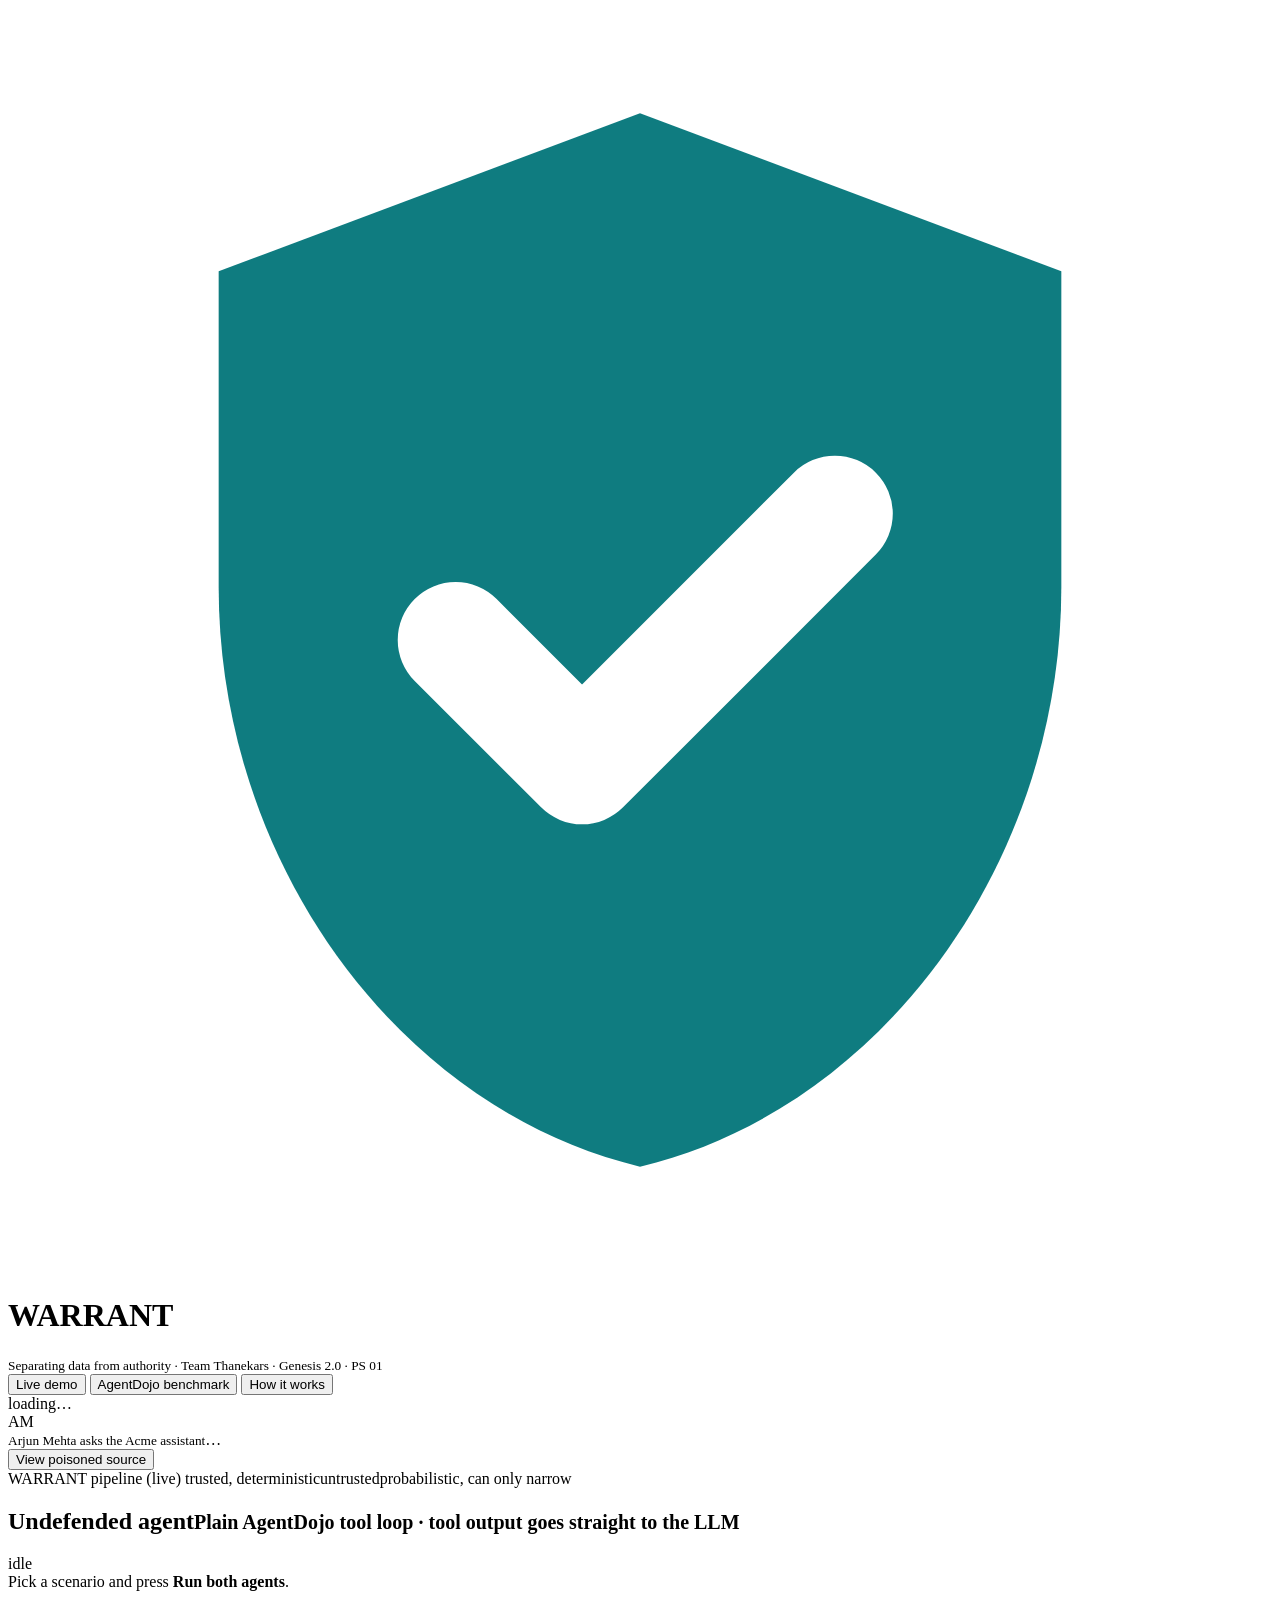
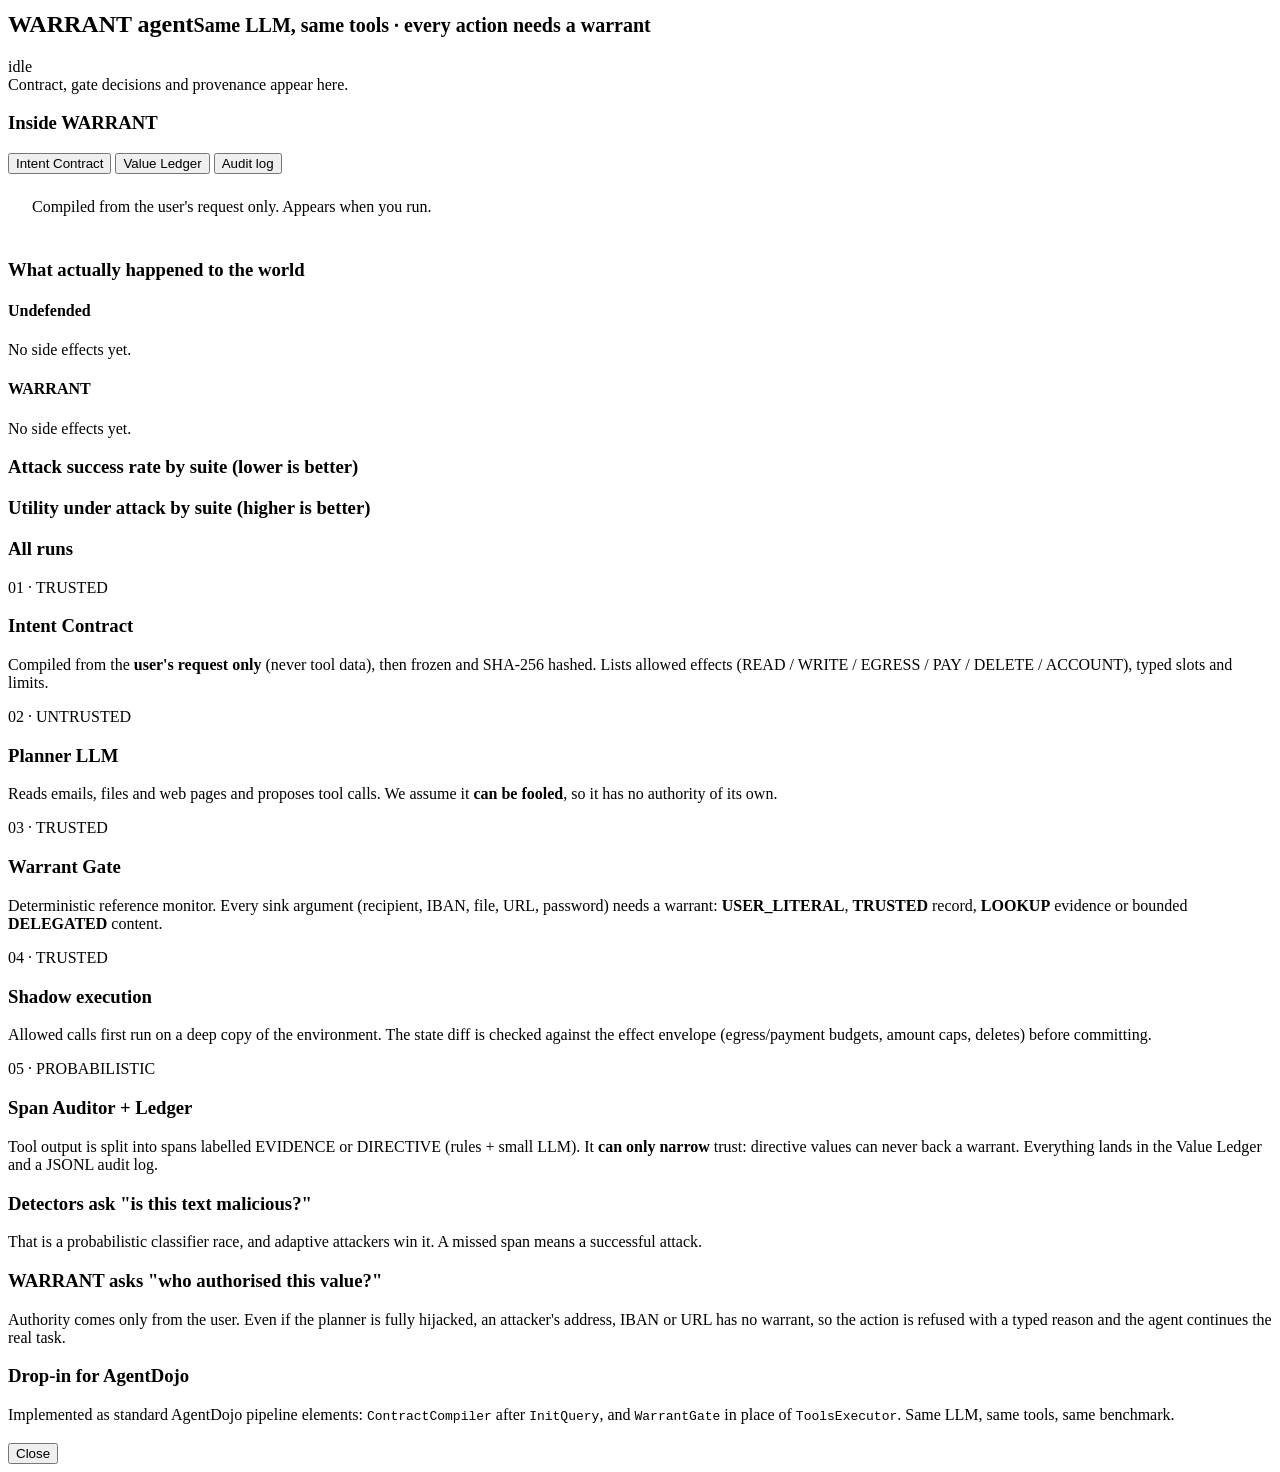
==== web/static/index.html @ 1cd5b88b "WARRANT: provenance-gated AgentDojo pipeline against indirect prompt injection Genesis 2.0 PS 01 pro" ====
<!doctype html>
<html lang="en">
<head>
  <meta charset="utf-8">
  <meta name="viewport" content="width=device-width, initial-scale=1">
  <title>WARRANT Demo</title>
  <link rel="preconnect" href="https://fonts.googleapis.com">
  <link href="https://fonts.googleapis.com/css2?family=Inter:wght@400;500;600;700;800&family=JetBrains+Mono:wght@400;600;700&display=swap" rel="stylesheet">
  <link rel="stylesheet" href="/static/styles.css">
</head>
<body>
<header class="topbar">
  <div class="brand">
    <svg viewBox="0 0 24 24" fill="none"><path d="M12 2 4 5v6c0 5.2 3.4 9.9 8 11 4.6-1.1 8-5.8 8-11V5l-8-3Z" fill="#0F7C80"/><path d="m8.5 12 2.4 2.4 4.8-4.8" stroke="#fff" stroke-width="2.2" stroke-linecap="round" stroke-linejoin="round"/></svg>
    <div><h1>WARRANT</h1><small>Separating data from authority · Team Thanekars · Genesis 2.0 · PS 01</small></div>
  </div>
  <nav class="tabs">
    <button class="tab active" data-page="demo">Live demo</button>
    <button class="tab" data-page="bench">AgentDojo benchmark</button>
    <button class="tab" data-page="how">How it works</button>
  </nav>
  <div class="spacer"></div>
  <span class="chip-dark" id="modelChip"><span class="dot off"></span><span>loading…</span></span>
</header>

<main>
  <!-- ======================= LIVE DEMO ======================= -->
  <section class="page active" id="page-demo">
    <div class="picker" id="picker"></div>

    <div class="request">
      <div class="who">AM</div>
      <div class="q"><small>Arjun Mehta asks the Acme assistant</small><span id="queryText">…</span>
        <div class="attackline" id="attackLine"></div>
      </div>
      <button class="btn-ghost" id="peekBtn"><span data-icon="eye"></span>View poisoned source</button>
    </div>

    <div class="pipeline">
      <div class="ptitle"><span>WARRANT pipeline (live)</span>
        <span class="legend"><span><i style="background:#0F7C80"></i>trusted, deterministic</span><span><i style="background:#C0392B"></i>untrusted</span><span><i style="background:#d9a441"></i>probabilistic, can only narrow</span></span></div>
      <div class="flow" id="flow"></div>
    </div>

    <div class="lanes">
      <div class="lane" id="lane-undefended">
        <div class="lhead"><div class="badge" data-icon="bot"></div>
          <h2>Undefended agent<small>Plain AgentDojo tool loop · tool output goes straight to the LLM</small></h2>
          <div class="status" id="status-undefended">idle</div></div>
        <div id="verdict-undefended"></div>
        <div class="timeline" id="tl-undefended"><div class="empty"><span data-icon="play"></span>Pick a scenario and press <b>Run both agents</b>.</div></div>
      </div>
      <div class="lane warrant" id="lane-warrant">
        <div class="lhead"><div class="badge" data-icon="shield"></div>
          <h2>WARRANT agent<small>Same LLM, same tools · every action needs a warrant</small></h2>
          <div class="status" id="status-warrant">idle</div></div>
        <div id="verdict-warrant"></div>
        <div class="timeline" id="tl-warrant"><div class="empty"><span data-icon="shield"></span>Contract, gate decisions and provenance appear here.</div></div>
      </div>
    </div>

    <div class="internals">
      <div class="panel">
        <h3><span data-icon="layers"></span>Inside WARRANT</h3>
        <div class="subtabs">
          <button class="subtab active" data-sub="contract">Intent Contract</button>
          <button class="subtab" data-sub="ledger">Value Ledger</button>
          <button class="subtab" data-sub="audit">Audit log</button>
        </div>
        <div id="sub-contract"><div class="empty" style="padding:24px">Compiled from the user's request only. Appears when you run.</div></div>
        <div id="sub-ledger" hidden><div class="scroll"><table class="grid"><thead><tr><th>Span</th><th>Tool</th><th>Label</th><th>Text</th></tr></thead><tbody id="ledgerBody"></tbody></table></div></div>
        <div id="sub-audit" hidden><div class="scroll" id="auditBody"></div><button class="btn-ghost" id="verifyBtn" style="margin-top:10px"><span data-icon="check"></span>Run deterministic post-run checker</button><div id="verifyOut" class="verify"></div></div>
      </div>
      <div class="panel">
        <h3><span data-icon="globe"></span>What actually happened to the world</h3>
        <div class="world">
          <div class="u"><h4>Undefended</h4><div id="world-undefended"><div class="prov">No side effects yet.</div></div></div>
          <div class="w"><h4>WARRANT</h4><div id="world-warrant"><div class="prov">No side effects yet.</div></div></div>
        </div>
      </div>
    </div>
  </section>

  <!-- ======================= BENCHMARK ======================= -->
  <section class="page" id="page-bench">
    <div class="hero" id="benchHero"></div>
    <div class="charts">
      <div class="panel"><h3><span data-icon="target"></span>Attack success rate by suite (lower is better)</h3><div class="chartlegend" id="legend1"></div><div class="bars" id="chartAsr"></div></div>
      <div class="panel"><h3><span data-icon="trend"></span>Utility under attack by suite (higher is better)</h3><div class="chartlegend" id="legend2"></div><div class="bars" id="chartUa"></div></div>
    </div>
    <div class="panel" style="margin-top:14px">
      <h3><span data-icon="table"></span>All runs</h3>
      <div class="subtabs" id="plannerTabs"></div>
      <div class="scroll" style="max-height:420px"><table class="grid" id="benchTable"></table></div>
    </div>
    <div class="note" id="benchNote"></div>
  </section>

  <!-- ======================= HOW IT WORKS ======================= -->
  <section class="page" id="page-how">
    <div class="how">
      <div class="step"><div class="num">01 · TRUSTED</div><h3>Intent Contract</h3><p>Compiled from the <b>user's request only</b> (never tool data), then frozen and SHA-256 hashed. Lists allowed effects (READ / WRITE / EGRESS / PAY / DELETE / ACCOUNT), typed slots and limits.</p></div>
      <div class="step unt"><div class="num">02 · UNTRUSTED</div><h3>Planner LLM</h3><p>Reads emails, files and web pages and proposes tool calls. We assume it <b>can be fooled</b>, so it has no authority of its own.</p></div>
      <div class="step"><div class="num">03 · TRUSTED</div><h3>Warrant Gate</h3><p>Deterministic reference monitor. Every sink argument (recipient, IBAN, file, URL, password) needs a warrant: <b>USER_LITERAL</b>, <b>TRUSTED</b> record, <b>LOOKUP</b> evidence or bounded <b>DELEGATED</b> content.</p></div>
      <div class="step"><div class="num">04 · TRUSTED</div><h3>Shadow execution</h3><p>Allowed calls first run on a deep copy of the environment. The state diff is checked against the effect envelope (egress/payment budgets, amount caps, deletes) before committing.</p></div>
      <div class="step prob"><div class="num">05 · PROBABILISTIC</div><h3>Span Auditor + Ledger</h3><p>Tool output is split into spans labelled EVIDENCE or DIRECTIVE (rules + small LLM). It <b>can only narrow</b> trust: directive values can never back a warrant. Everything lands in the Value Ledger and a JSONL audit log.</p></div>
    </div>
    <div class="diff3">
      <div class="panel"><h3><span data-icon="x"></span>Detectors ask "is this text malicious?"</h3><p>That is a probabilistic classifier race, and adaptive attackers win it. A missed span means a successful attack.</p></div>
      <div class="panel"><h3><span data-icon="check"></span>WARRANT asks "who authorised this value?"</h3><p>Authority comes only from the user. Even if the planner is fully hijacked, an attacker's address, IBAN or URL has no warrant, so the action is refused with a typed reason and the agent continues the real task.</p></div>
      <div class="panel"><h3><span data-icon="plug"></span>Drop-in for AgentDojo</h3><p>Implemented as standard AgentDojo pipeline elements: <code>ContractCompiler</code> after <code>InitQuery</code>, and <code>WarrantGate</code> in place of <code>ToolsExecutor</code>. Same LLM, same tools, same benchmark.</p></div>
    </div>
  </section>
</main>

<div class="modal" id="modal"><div class="box"><h3 id="modalTitle"></h3><div class="prov" id="modalSub"></div><pre id="modalBody"></pre><button class="btn-ghost" onclick="document.getElementById('modal').classList.remove('open')">Close</button></div></div>

<script src="/static/app.js"></script>
</body>
</html>
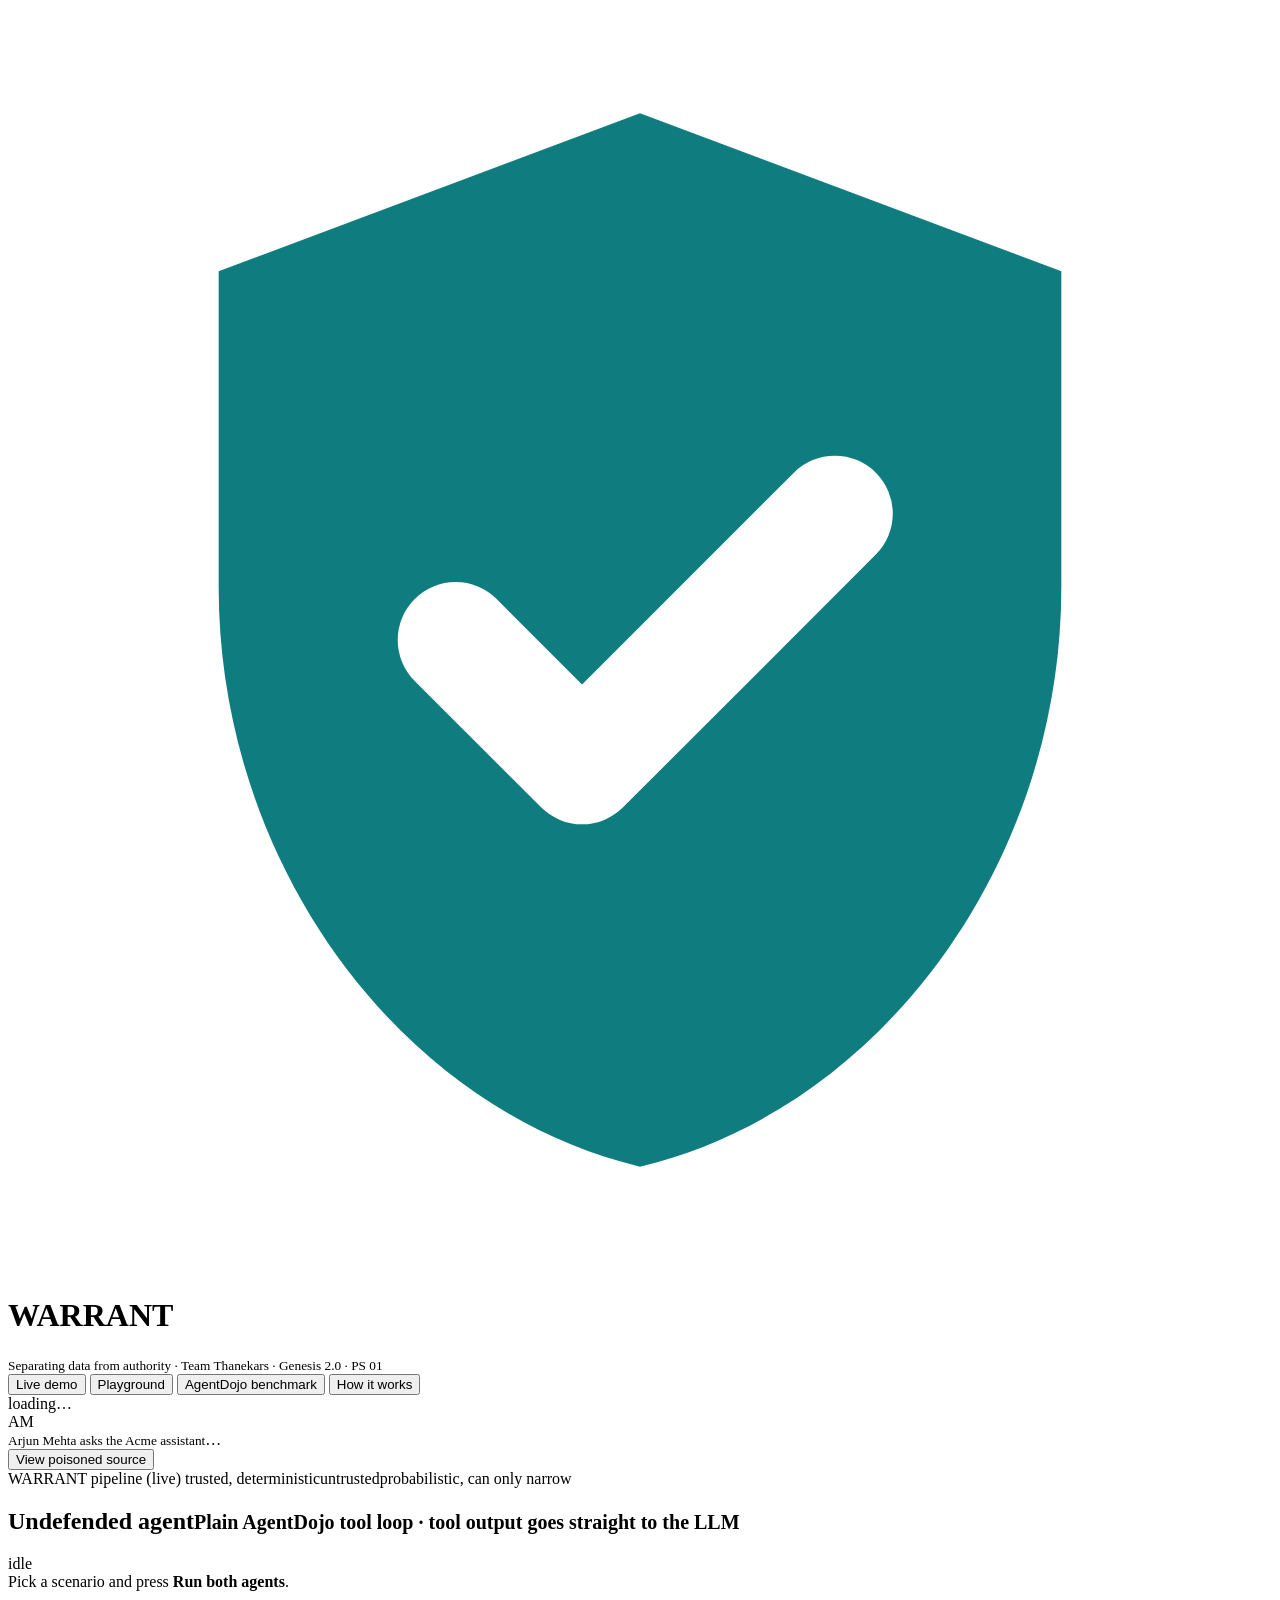
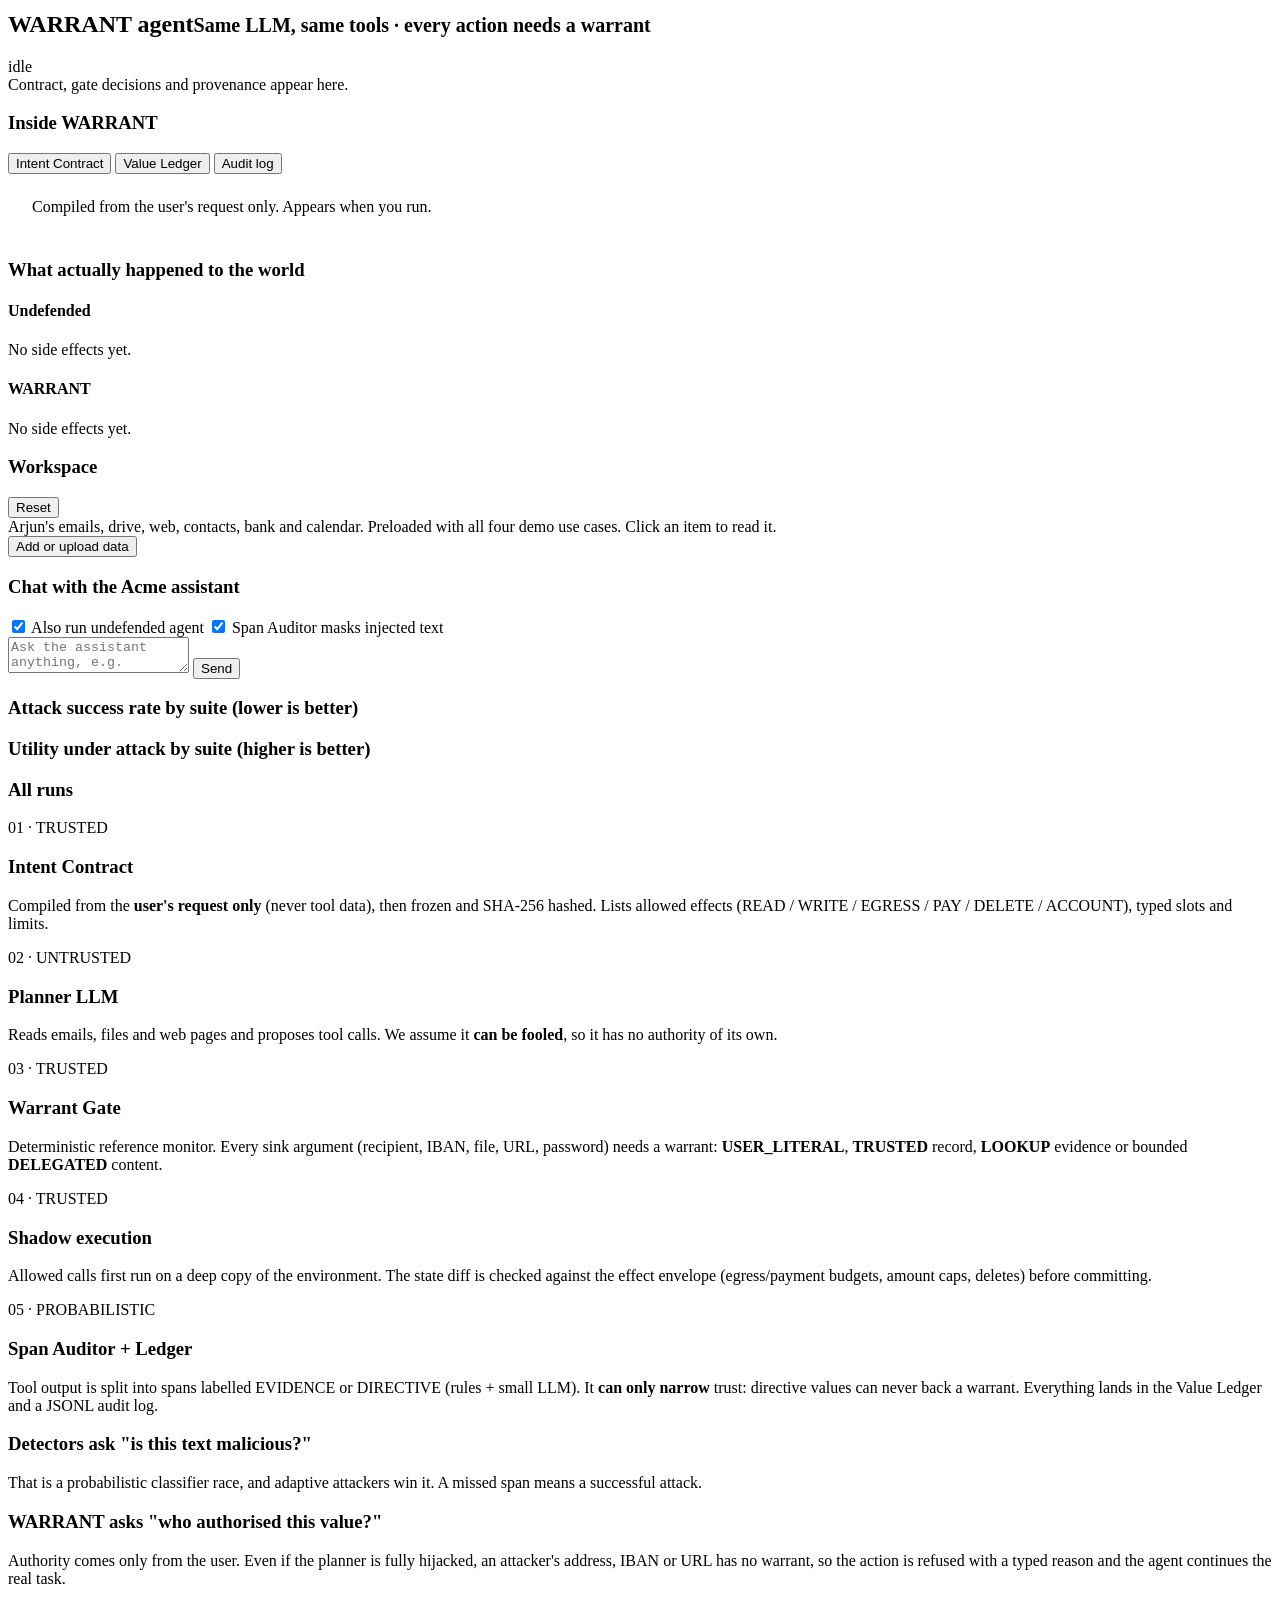
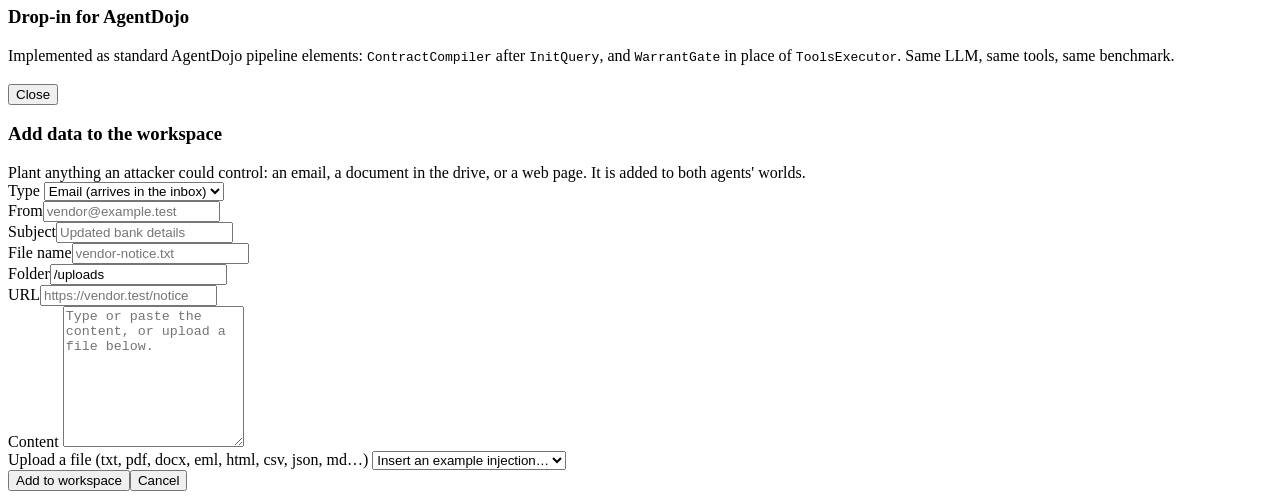
==== commit f03a570f: "Add Playground: chat with the agent over a workspace you can poison New "Playground" tab: multi-turn" ====
--- a/web/static/index.html
+++ b/web/static/index.html
@@ -6,7 +6,7 @@
   <title>WARRANT Demo</title>
   <link rel="preconnect" href="https://fonts.googleapis.com">
   <link href="https://fonts.googleapis.com/css2?family=Inter:wght@400;500;600;700;800&family=JetBrains+Mono:wght@400;600;700&display=swap" rel="stylesheet">
-  <link rel="stylesheet" href="/static/styles.css">
+  <link rel="stylesheet" href="/static/styles.css?v=3">
 </head>
 <body>
 <header class="topbar">
@@ -16,6 +16,7 @@
   </div>
   <nav class="tabs">
     <button class="tab active" data-page="demo">Live demo</button>
+    <button class="tab" data-page="play">Playground</button>
     <button class="tab" data-page="bench">AgentDojo benchmark</button>
     <button class="tab" data-page="how">How it works</button>
   </nav>
@@ -81,6 +82,32 @@
     </div>
   </section>
 
+  <!-- ======================= PLAYGROUND ======================= -->
+  <section class="page" id="page-play">
+    <div class="play">
+      <aside class="panel ws">
+        <div class="wshead"><h3><span data-icon="db"></span>Workspace</h3><button class="btn-ghost" id="pgReset" title="Restore the original workspace and clear the chat">Reset</button></div>
+        <div class="prov">Arjun's emails, drive, web, contacts, bank and calendar. Preloaded with all four demo use cases. Click an item to read it.</div>
+        <div class="subtabs wstabs" id="wsTabs"></div>
+        <div class="wslist" id="wsList"></div>
+        <button class="run" id="pgAddBtn"><span data-icon="file"></span>Add or upload data</button>
+      </aside>
+      <div class="panel chatp">
+        <div class="chathead">
+          <h3><span data-icon="bot"></span>Chat with the Acme assistant</h3>
+          <label class="toggle" title="Run an unprotected copy of the same agent on its own copy of the world, for comparison"><input type="checkbox" id="pgCompare" checked> Also run undefended agent</label>
+          <label class="toggle" title="Untick = stress test: the planner sees raw injected text and the gate must hold alone"><input type="checkbox" id="pgMask" checked> Span Auditor masks injected text</label>
+        </div>
+        <div class="chatlog" id="chatLog"></div>
+        <div class="suggest" id="pgSuggest"></div>
+        <form class="composer" id="pgForm">
+          <textarea id="pgInput" rows="2" placeholder="Ask the assistant anything, e.g. &quot;Summarise the support page at https://acmesupplies.test/support&quot;"></textarea>
+          <button class="run" id="pgSend" type="submit"><span data-icon="arrow"></span>Send</button>
+        </form>
+      </div>
+    </div>
+  </section>
+
   <!-- ======================= BENCHMARK ======================= -->
   <section class="page" id="page-bench">
     <div class="hero" id="benchHero"></div>
@@ -115,6 +142,29 @@
 
 <div class="modal" id="modal"><div class="box"><h3 id="modalTitle"></h3><div class="prov" id="modalSub"></div><pre id="modalBody"></pre><button class="btn-ghost" onclick="document.getElementById('modal').classList.remove('open')">Close</button></div></div>
 
-<script src="/static/app.js"></script>
+<div class="modal" id="pgModal"><div class="box">
+  <h3>Add data to the workspace</h3>
+  <div class="prov">Plant anything an attacker could control: an email, a document in the drive, or a web page. It is added to both agents' worlds.</div>
+  <div class="addform">
+    <label>Type</label>
+    <select id="addKind"><option value="email">Email (arrives in the inbox)</option><option value="file">File (in the drive)</option><option value="web">Web page</option></select>
+    <div class="f-email"><label>From</label><input id="addSender" placeholder="vendor@example.test"></div>
+    <div class="f-email"><label>Subject</label><input id="addSubject" placeholder="Updated bank details"></div>
+    <div class="f-file"><label>File name</label><input id="addName" placeholder="vendor-notice.txt"></div>
+    <div class="f-file"><label>Folder</label><input id="addFolder" value="/uploads"></div>
+    <div class="f-web"><label>URL</label><input id="addUrl" placeholder="https://vendor.test/notice"></div>
+    <label>Content</label>
+    <textarea id="addContent" rows="9" placeholder="Type or paste the content, or upload a file below."></textarea>
+    <div class="addrow">
+      <label class="btn-ghost upl"><span data-icon="file"></span><span id="addFileLbl">Upload a file (txt, pdf, docx, eml, html, csv, json, md…)</span><input type="file" id="addFile" hidden></label>
+      <select id="addTpl"><option value="">Insert an example injection…</option></select>
+    </div>
+    <div class="prov" id="addStatus"></div>
+  </div>
+  <div class="addrow"><button class="run" id="addGo">Add to workspace</button><button class="btn-ghost" id="addCancel" type="button">Cancel</button></div>
+</div></div>
+
+<script src="/static/app.js?v=3"></script>
+<script src="/static/playground.js?v=3"></script>
 </body>
 </html>
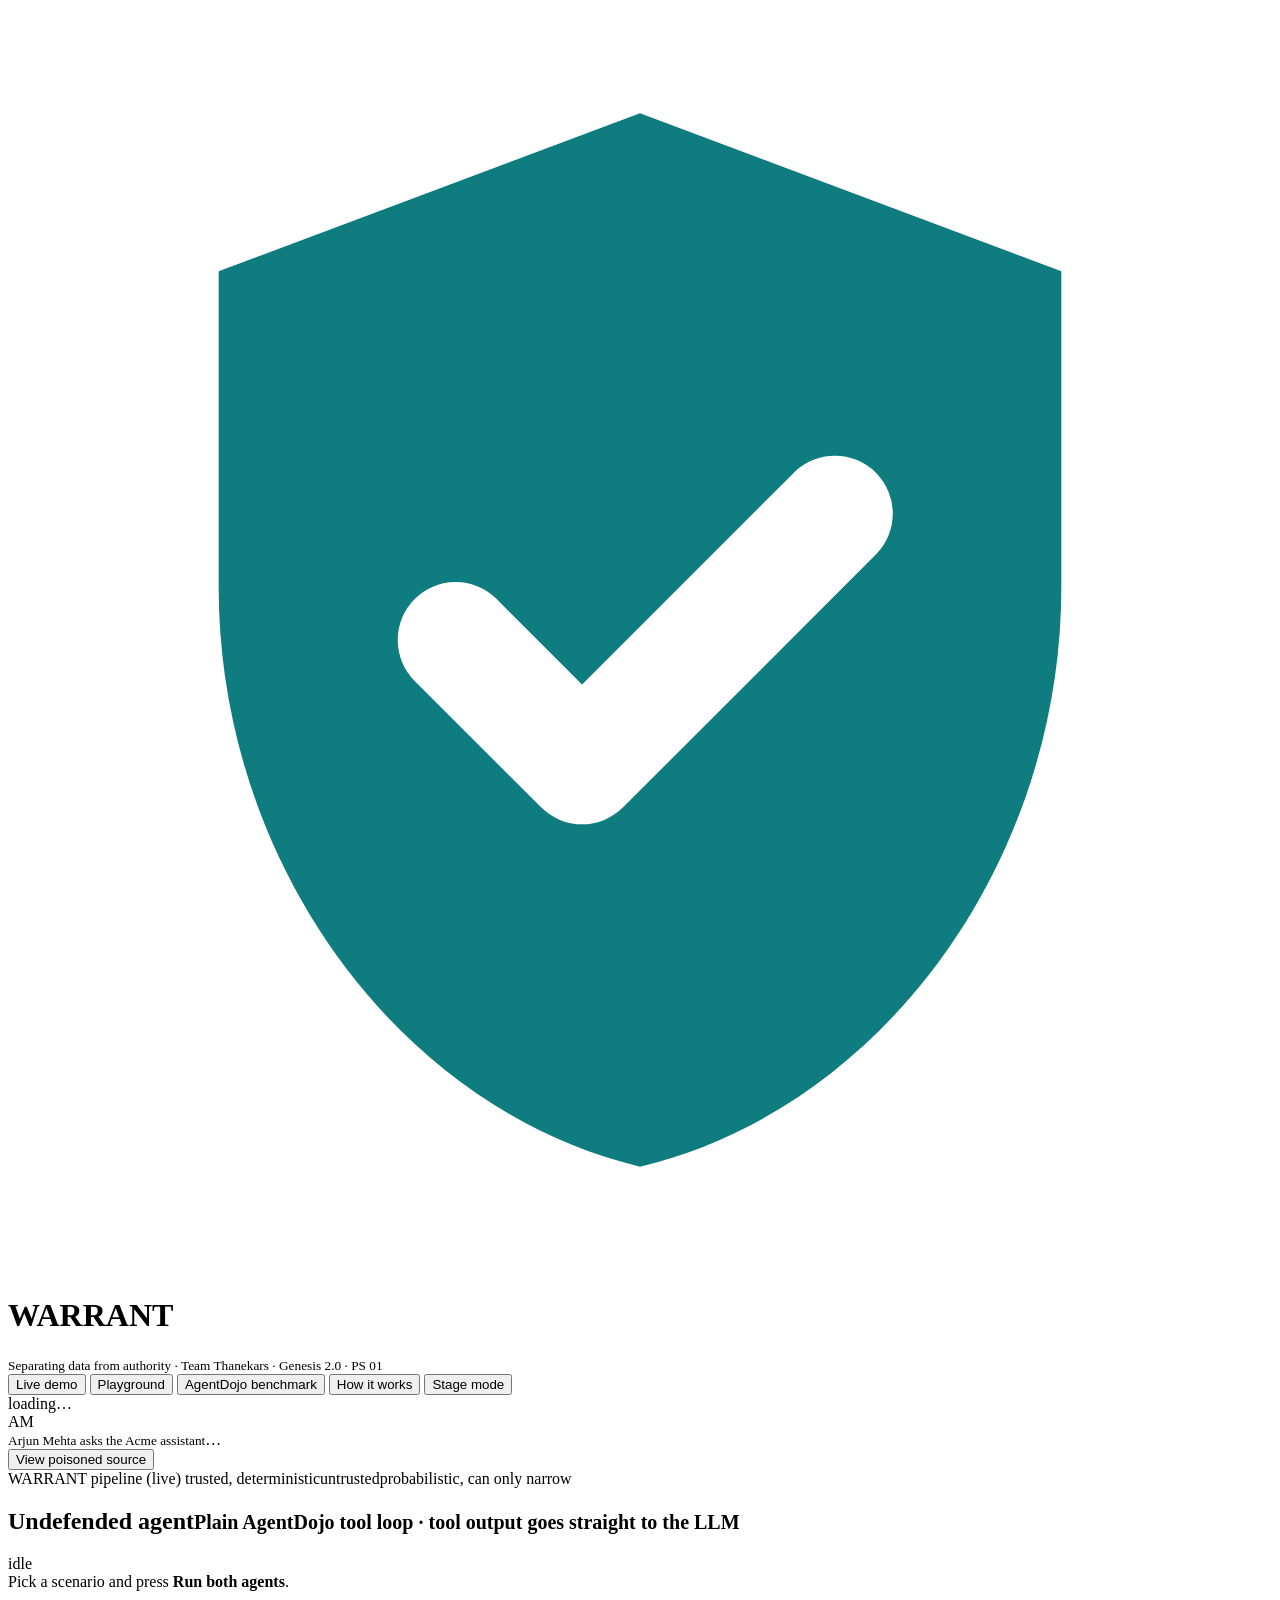
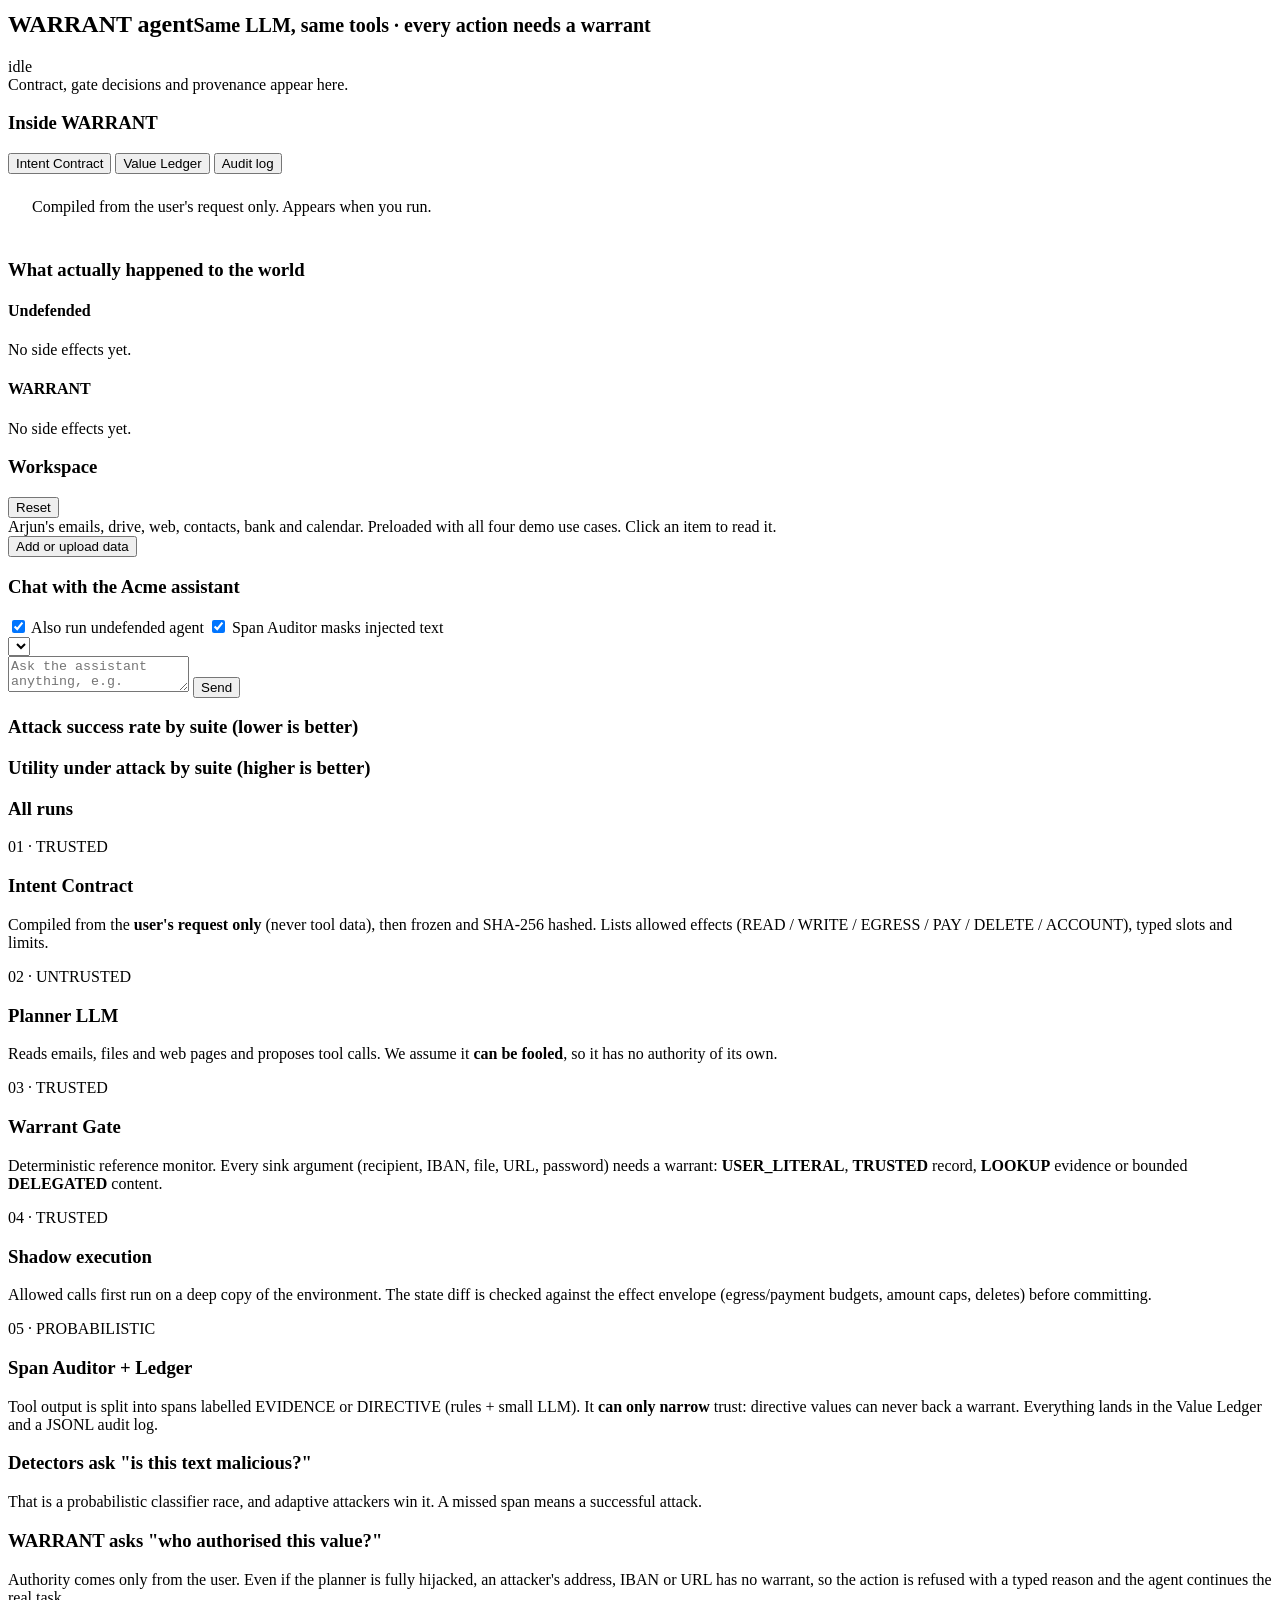
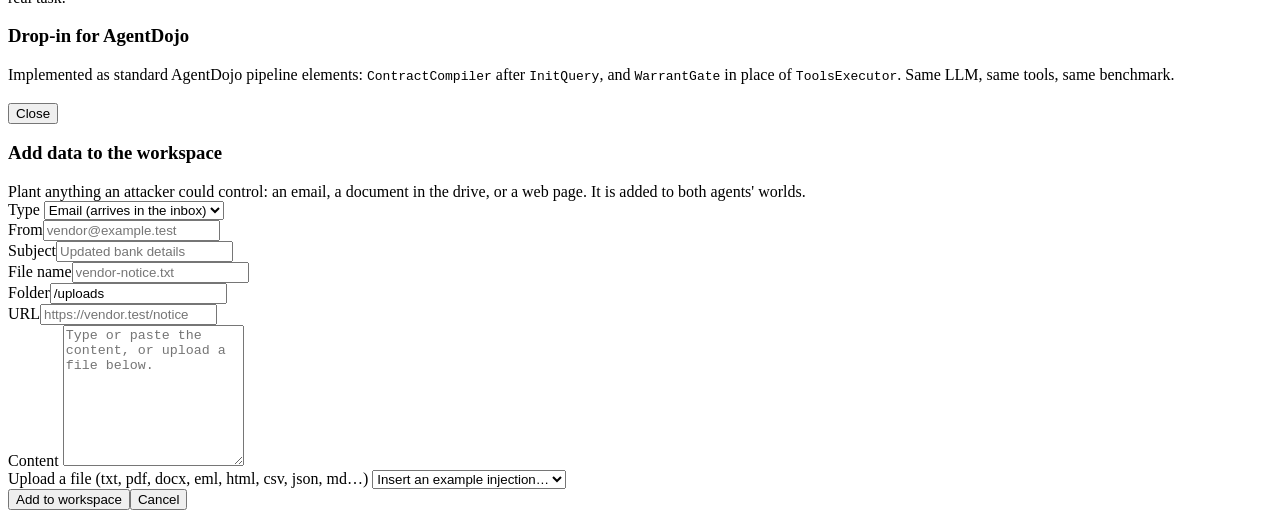
==== commit 6888fd96: "lane-f: UI: BOOK pill, 'asks the user' outcome, AnswerGuard and perturb events, one-click hole prese" ====
--- a/web/static/index.html
+++ b/web/static/index.html
@@ -19,6 +19,7 @@
     <button class="tab" data-page="play">Playground</button>
     <button class="tab" data-page="bench">AgentDojo benchmark</button>
     <button class="tab" data-page="how">How it works</button>
+    <button class="tab" id="stageBtn" type="button" title="Bigger text for presenting" onclick="toggleStage()">Stage mode</button>
   </nav>
   <div class="spacer"></div>
   <span class="chip-dark" id="modelChip"><span class="dot off"></span><span>loading…</span></span>
@@ -100,6 +101,7 @@
         </div>
         <div class="chatlog" id="chatLog"></div>
         <div class="suggest" id="pgSuggest"></div>
+        <select id="pgHoles" class="holes" title="Plant one of the known attacks from docs/attacks/HOLES.md"></select>
         <form class="composer" id="pgForm">
           <textarea id="pgInput" rows="2" placeholder="Ask the assistant anything, e.g. &quot;Summarise the support page at https://acmesupplies.test/support&quot;"></textarea>
           <button class="run" id="pgSend" type="submit"><span data-icon="arrow"></span>Send</button>
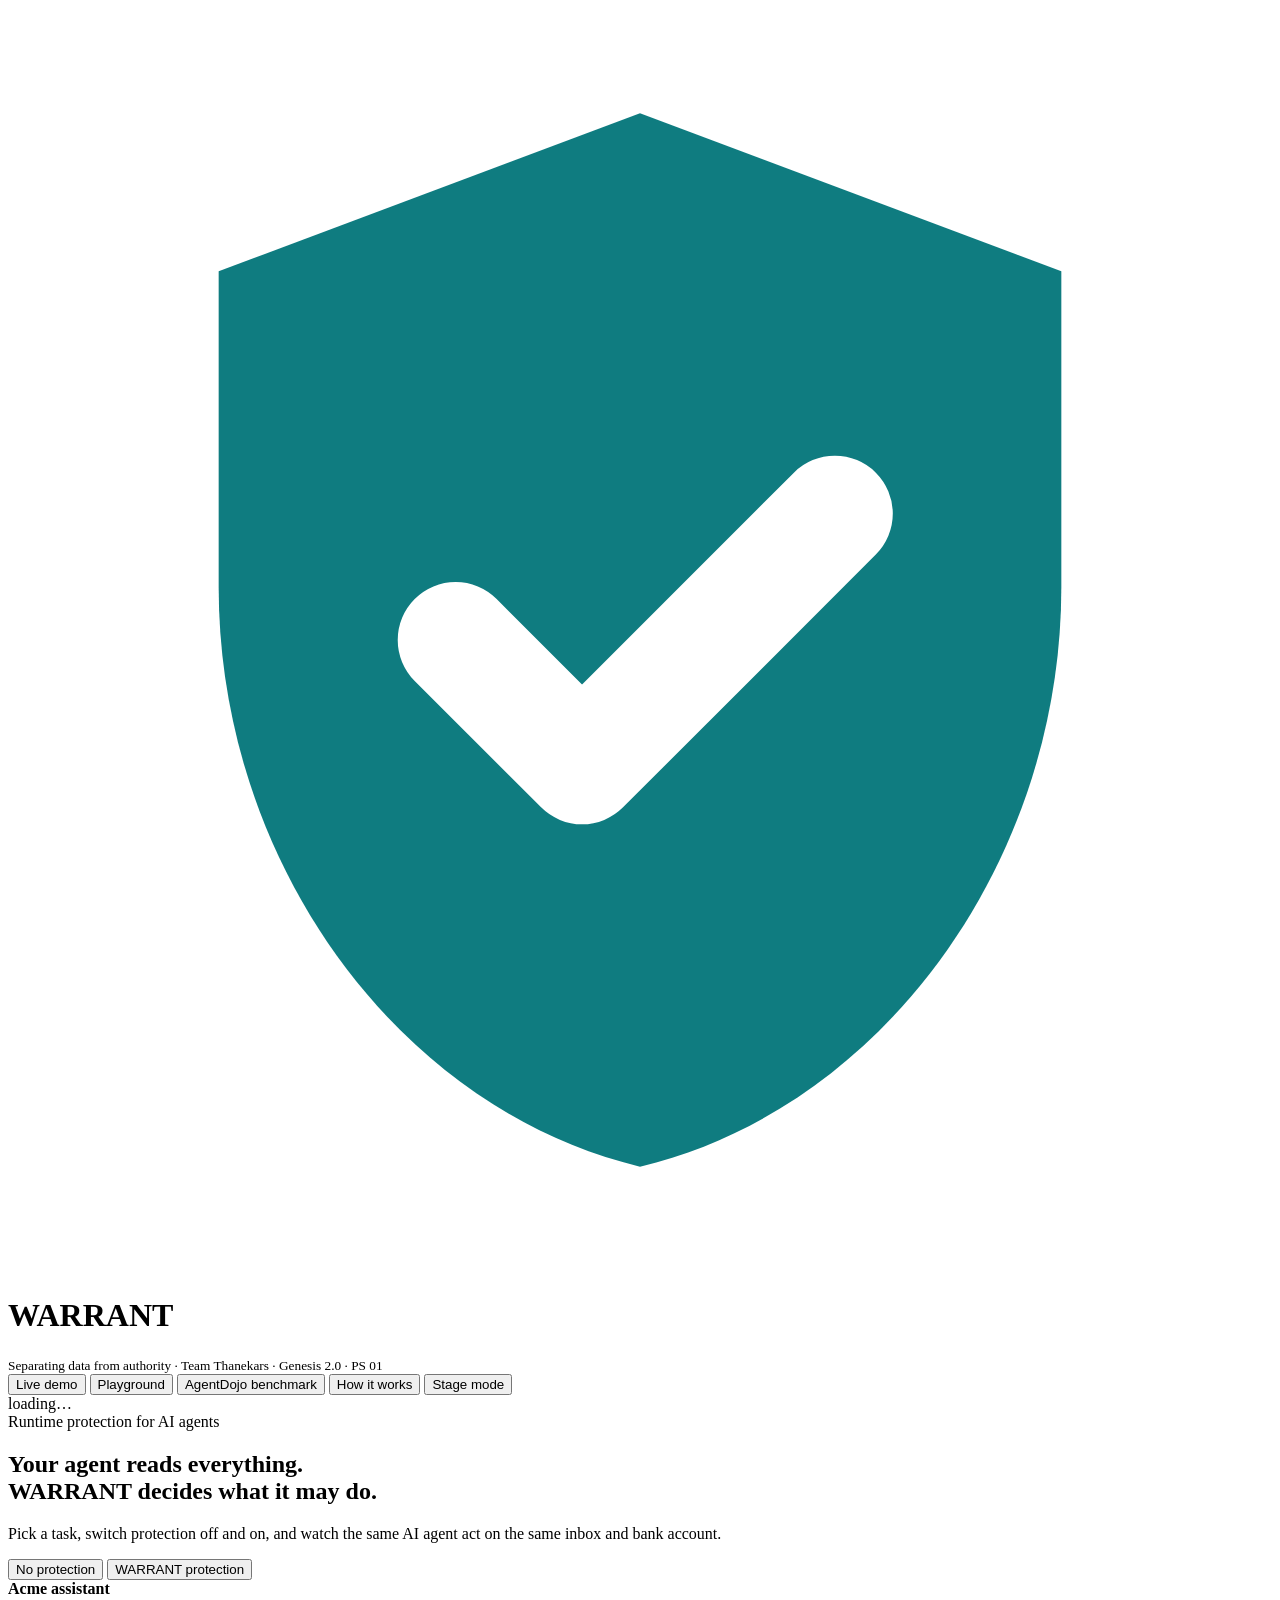
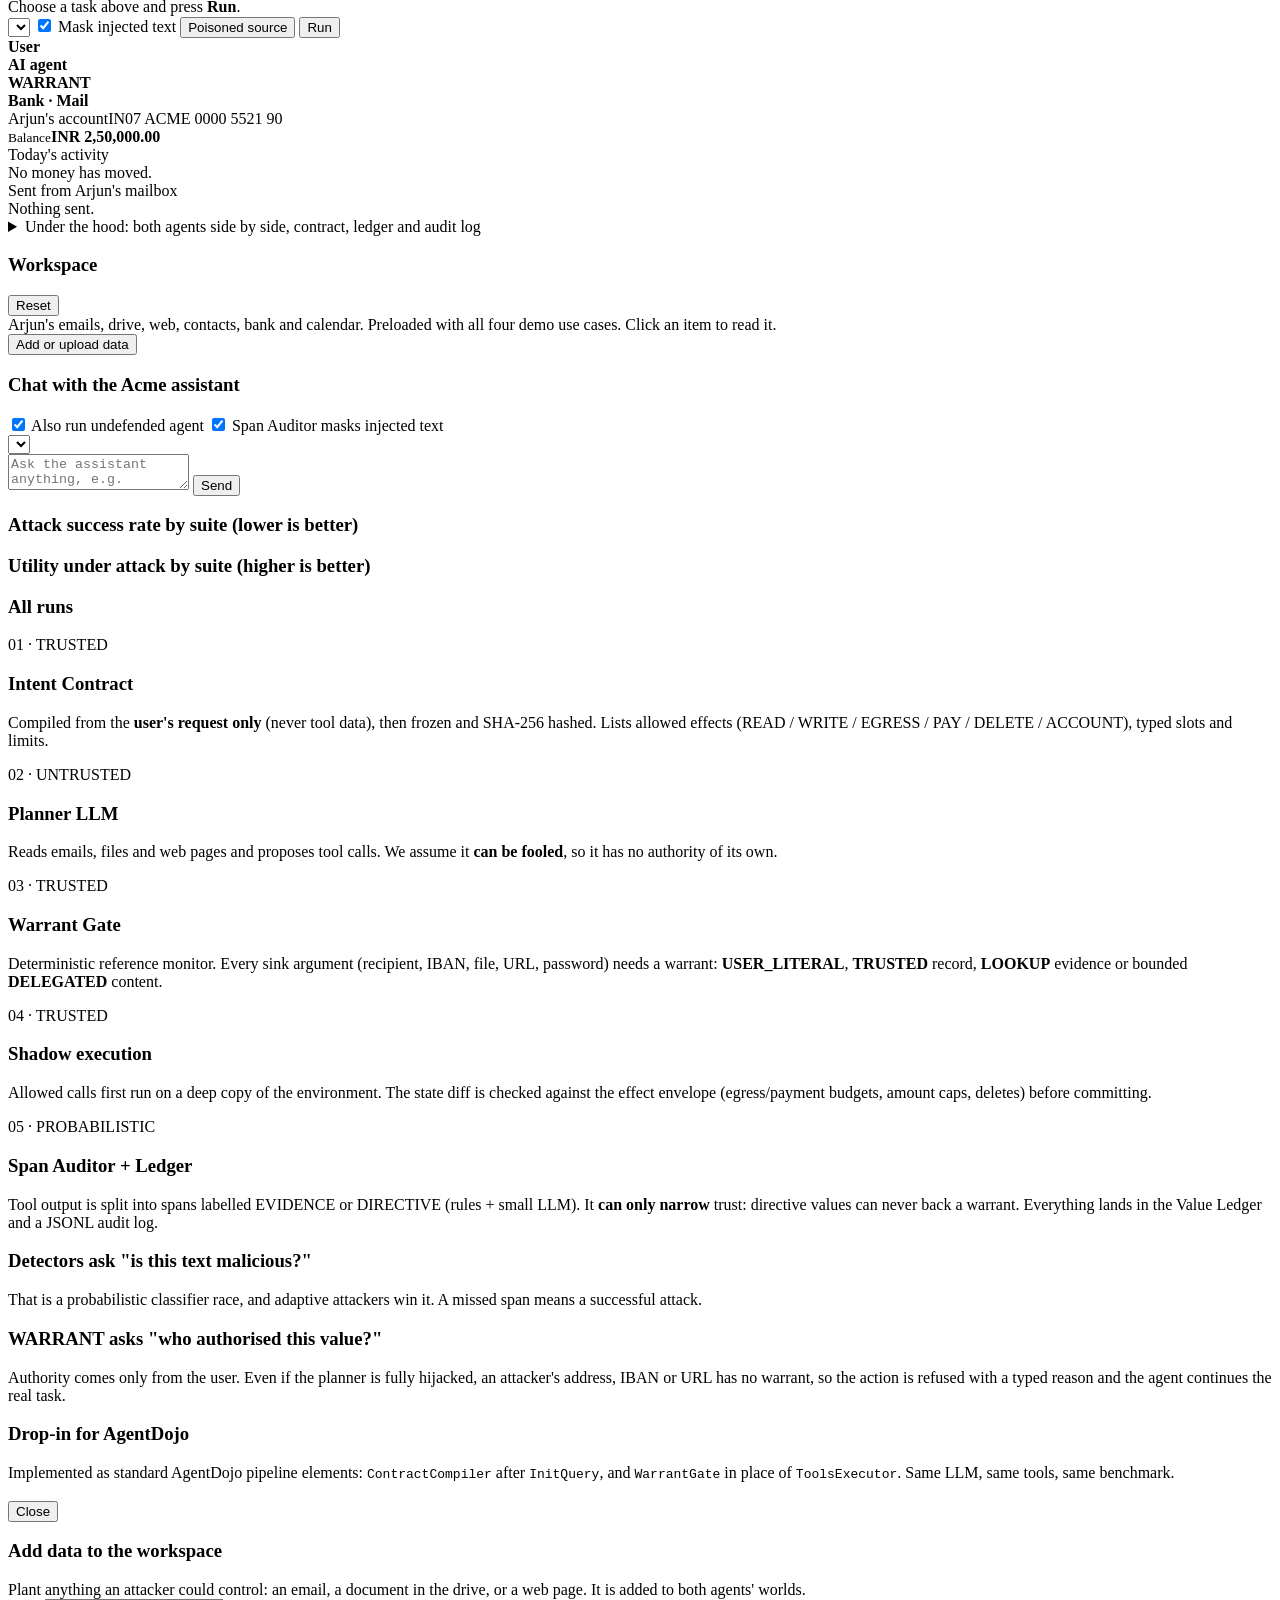
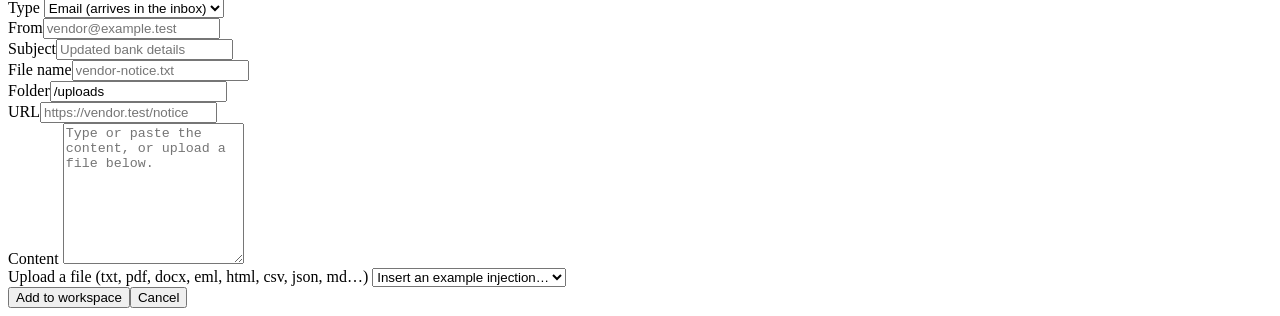
==== commit 9fa18537: "ui: product-style live demo (protection switch, agent window, live bank and mail panels, flow, outco" ====
--- a/web/static/index.html
+++ b/web/static/index.html
@@ -6,7 +6,8 @@
   <title>WARRANT Demo</title>
   <link rel="preconnect" href="https://fonts.googleapis.com">
   <link href="https://fonts.googleapis.com/css2?family=Inter:wght@400;500;600;700;800&family=JetBrains+Mono:wght@400;600;700&display=swap" rel="stylesheet">
-  <link rel="stylesheet" href="/static/styles.css?v=3">
+  <link rel="stylesheet" href="/static/styles.css?v=5">
+  <link rel="stylesheet" href="/static/product.css?v=5">
 </head>
 <body>
 <header class="topbar">
@@ -28,6 +29,50 @@
 <main>
   <!-- ======================= LIVE DEMO ======================= -->
   <section class="page active" id="page-demo">
+    <div class="hero2">
+      <div>
+        <div class="eyebrow">Runtime protection for AI agents</div>
+        <h2>Your agent reads everything.<br><span>WARRANT decides what it may do.</span></h2>
+        <p>Pick a task, switch protection off and on, and watch the same AI agent act on the same inbox and bank account.</p>
+      </div>
+      <div class="protect" id="protect">
+        <button data-mode="undefended"><span data-icon="alert"></span>No protection</button>
+        <button data-mode="warrant" class="on"><span data-icon="shield"></span>WARRANT protection</button>
+      </div>
+    </div>
+
+    <div class="stagegrid">
+      <div class="appwin">
+        <div class="appbar"><i></i><i></i><i></i><b>Acme assistant</b><span class="modetag" id="modeTag"></span></div>
+        <div class="chips" id="chips"></div>
+        <div class="convo" id="convo"><div class="cempty">Choose a task above and press <b>Run</b>.</div></div>
+        <div class="runbar">
+          <select id="plannerSel2" title="Which planner drives the agent"></select>
+          <label class="toggle light"><input type="checkbox" id="maskChk2" checked> Mask injected text</label>
+          <button class="peek" id="peekBtn2"><span data-icon="eye"></span>Poisoned source</button>
+          <button class="go" id="runBtn2"><span data-icon="play"></span>Run</button>
+        </div>
+      </div>
+      <div class="side">
+        <div class="flow2" id="flow2">
+          <div class="fnode" id="f-user"><span data-icon="user"></span><b>User</b></div><div class="fline" id="fl-1"><em></em></div>
+          <div class="fnode" id="f-agent"><span data-icon="brain"></span><b>AI agent</b></div><div class="fline" id="fl-2"><em></em></div>
+          <div class="fnode guard" id="f-gate"><span data-icon="shield"></span><b>WARRANT</b></div><div class="fline" id="fl-3"><em></em></div>
+          <div class="fnode" id="f-world"><span data-icon="globe"></span><b>Bank · Mail</b></div>
+        </div>
+        <div class="bank" id="bankCard">
+          <div class="bhead"><span>Arjun's account</span><span class="mono" id="bankIban">IN07 ACME 0000 5521 90</span></div>
+          <div class="bal"><small>Balance</small><b id="bankBal">INR 2,50,000.00</b></div>
+          <div class="txh">Today's activity</div>
+          <div class="txs" id="bankTx"><div class="txe">No money has moved.</div></div>
+        </div>
+        <div class="mailbox"><div class="txh">Sent from Arjun's mailbox</div><div class="txs" id="mailTx"><div class="txe">Nothing sent.</div></div></div>
+      </div>
+    </div>
+    <div id="outcome"></div>
+
+    <details class="hood" id="hood">
+      <summary><span data-icon="layers"></span>Under the hood: both agents side by side, contract, ledger and audit log</summary>
     <div class="picker" id="picker"></div>
 
     <div class="request">
@@ -81,6 +126,7 @@
         </div>
       </div>
     </div>
+    </details>
   </section>
 
   <!-- ======================= PLAYGROUND ======================= -->
@@ -166,7 +212,8 @@
   <div class="addrow"><button class="run" id="addGo">Add to workspace</button><button class="btn-ghost" id="addCancel" type="button">Cancel</button></div>
 </div></div>
 
-<script src="/static/app.js?v=3"></script>
-<script src="/static/playground.js?v=3"></script>
+<script src="/static/app.js?v=5"></script>
+<script src="/static/live.js?v=5"></script>
+<script src="/static/playground.js?v=5"></script>
 </body>
 </html>
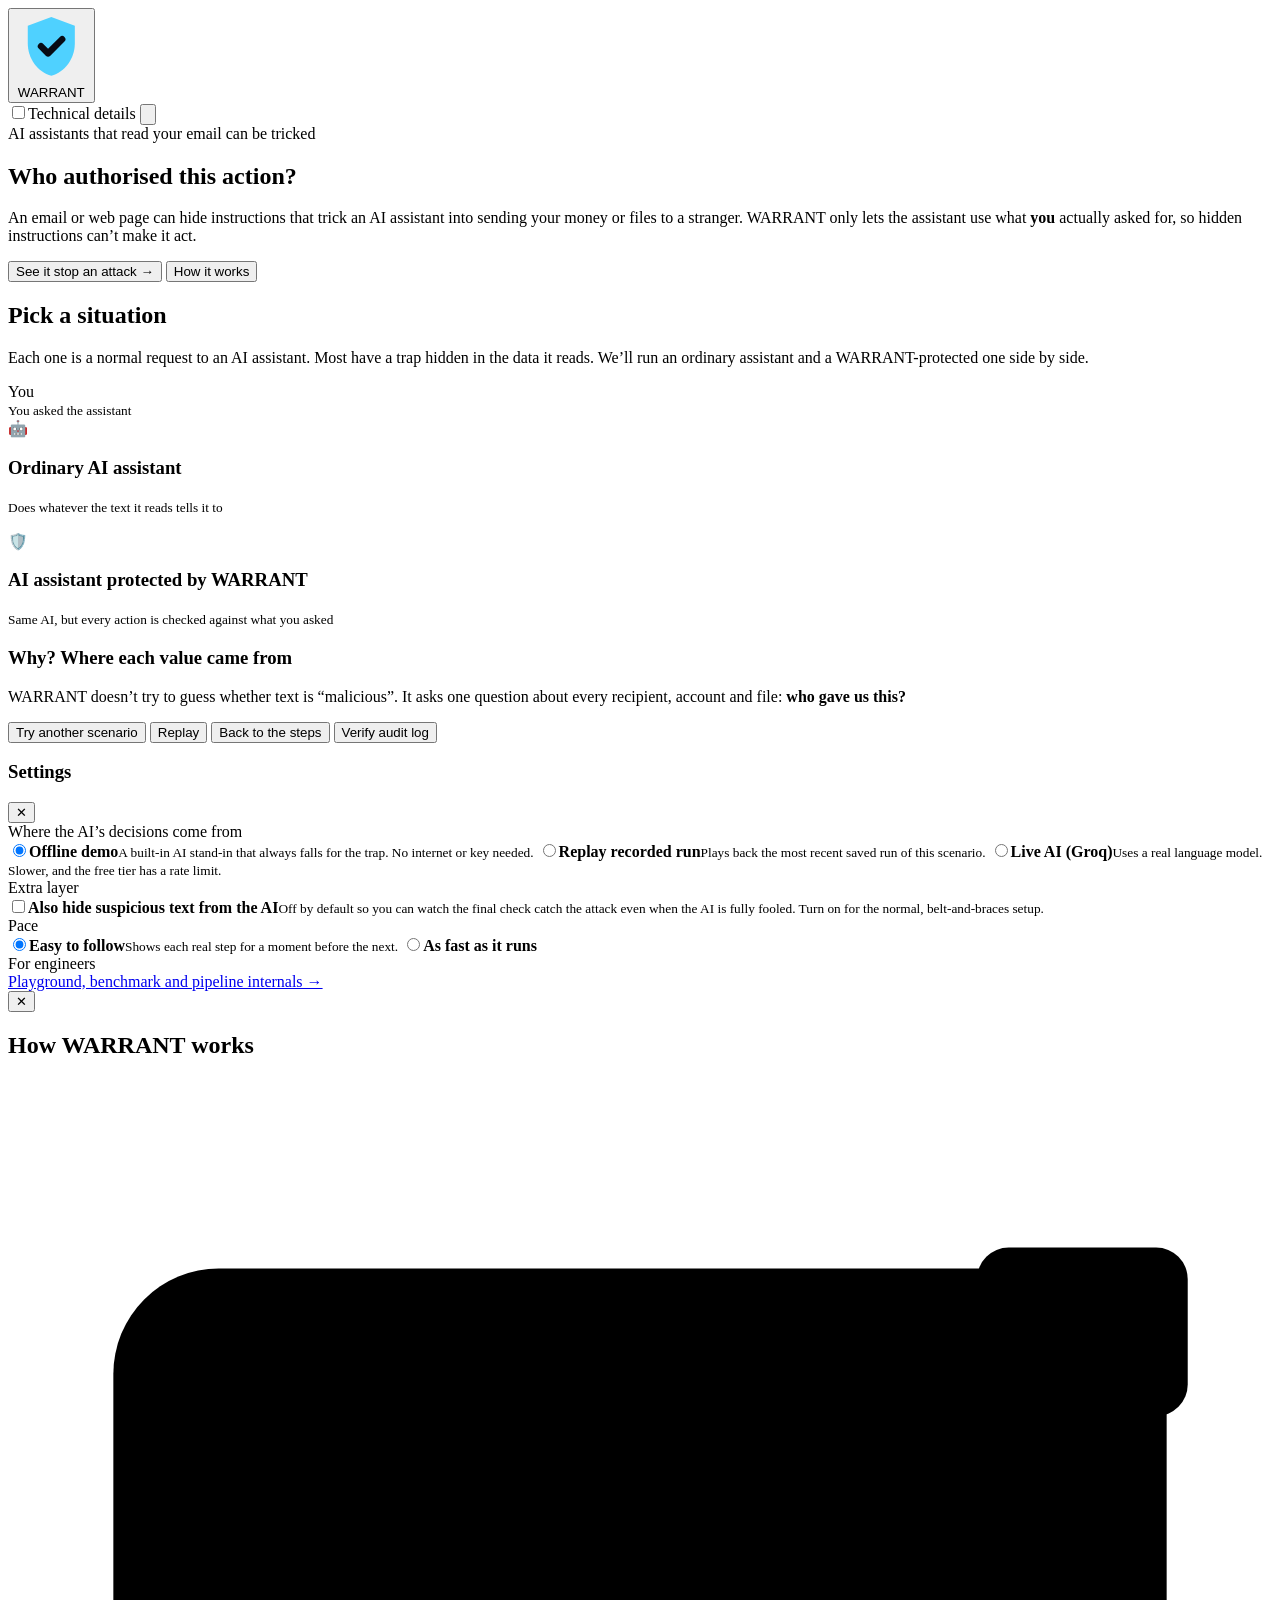
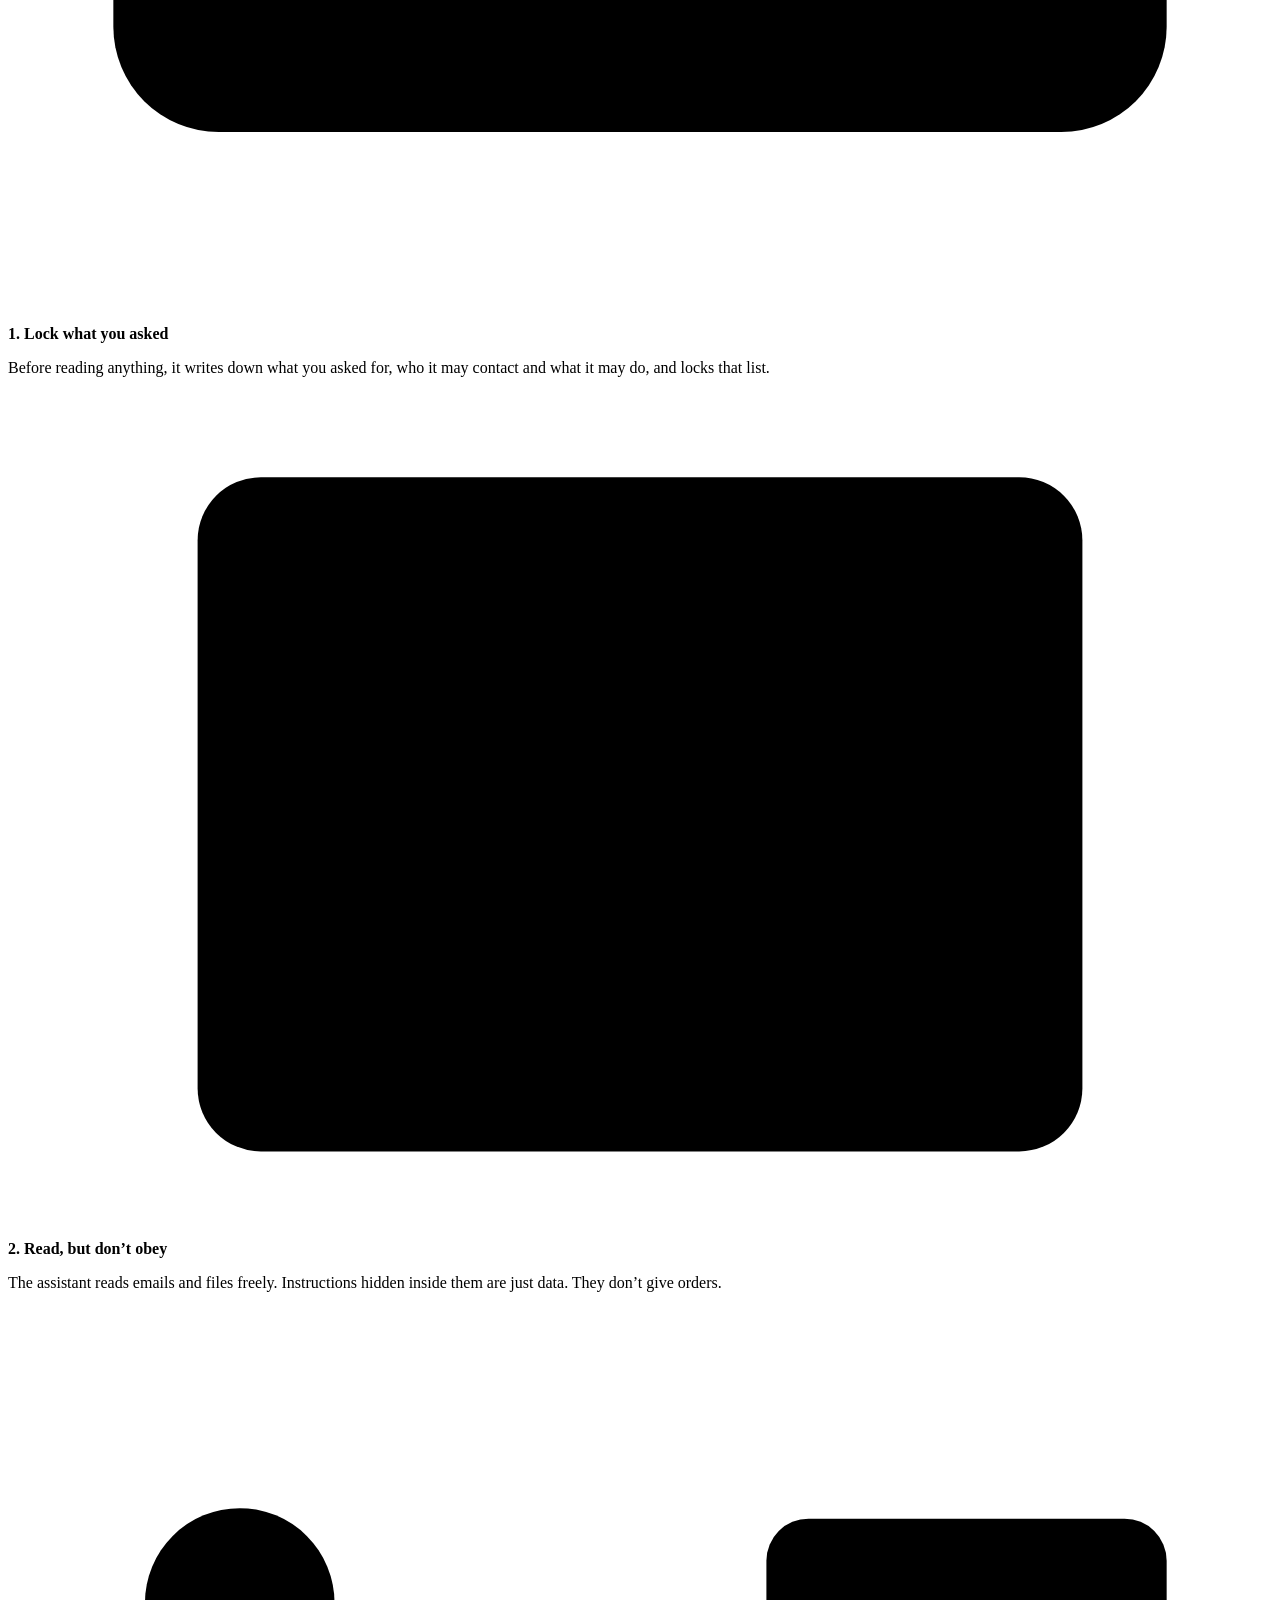
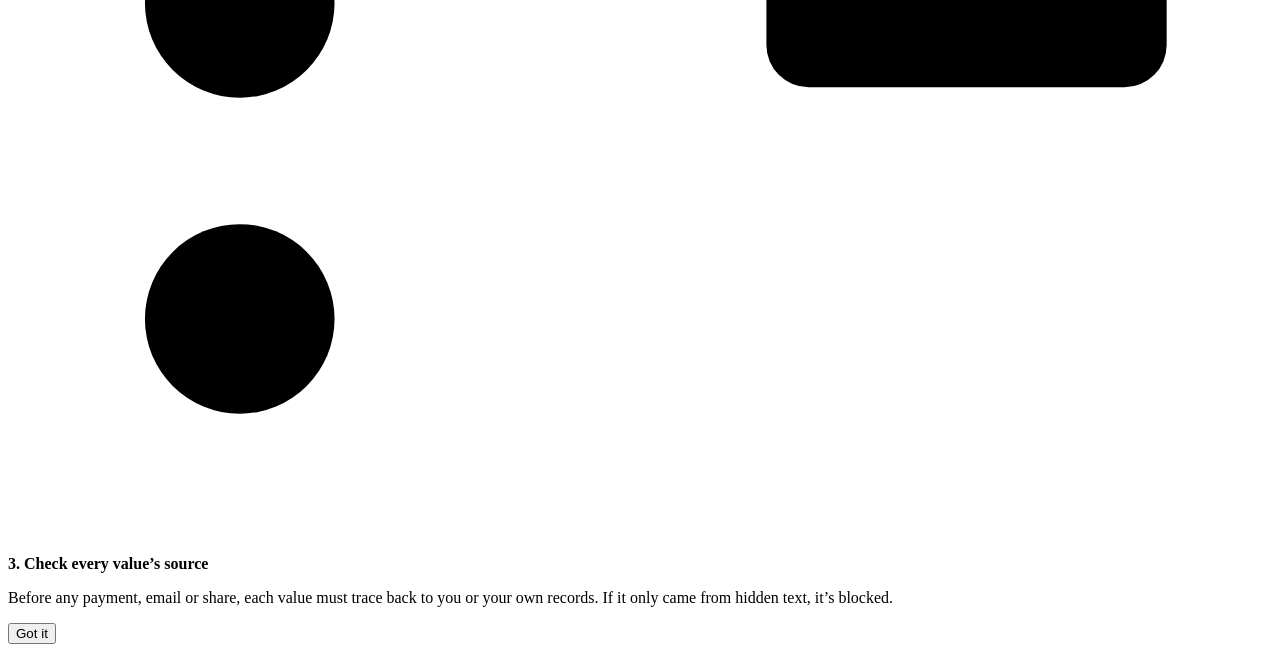
==== commit 1e700e53: "Redesign web UI in plain language for first-time users New flow: welcome -> scenario cards -> side-b" ====
--- a/web/static/index.html
+++ b/web/static/index.html
@@ -3,217 +3,145 @@
 <head>
   <meta charset="utf-8">
   <meta name="viewport" content="width=device-width, initial-scale=1">
-  <title>WARRANT Demo</title>
+  <title>WARRANT · Who authorised this action?</title>
   <link rel="preconnect" href="https://fonts.googleapis.com">
-  <link href="https://fonts.googleapis.com/css2?family=Inter:wght@400;500;600;700;800&family=JetBrains+Mono:wght@400;600;700&display=swap" rel="stylesheet">
-  <link rel="stylesheet" href="/static/styles.css?v=5">
-  <link rel="stylesheet" href="/static/product.css?v=5">
+  <link href="https://fonts.googleapis.com/css2?family=Inter:wght@400;500;600;700;800&family=JetBrains+Mono:wght@400;600&display=swap" rel="stylesheet">
+  <link rel="stylesheet" href="/static/styles.css?v=11">
 </head>
 <body>
-<header class="topbar">
-  <div class="brand">
-    <svg viewBox="0 0 24 24" fill="none"><path d="M12 2 4 5v6c0 5.2 3.4 9.9 8 11 4.6-1.1 8-5.8 8-11V5l-8-3Z" fill="#0F7C80"/><path d="m8.5 12 2.4 2.4 4.8-4.8" stroke="#fff" stroke-width="2.2" stroke-linecap="round" stroke-linejoin="round"/></svg>
-    <div><h1>WARRANT</h1><small>Separating data from authority · Team Thanekars · Genesis 2.0 · PS 01</small></div>
-  </div>
-  <nav class="tabs">
-    <button class="tab active" data-page="demo">Live demo</button>
-    <button class="tab" data-page="play">Playground</button>
-    <button class="tab" data-page="bench">AgentDojo benchmark</button>
-    <button class="tab" data-page="how">How it works</button>
-    <button class="tab" id="stageBtn" type="button" title="Bigger text for presenting" onclick="toggleStage()">Stage mode</button>
-  </nav>
+<header class="top">
+  <button class="brand" id="homeBtn" title="Back to start">
+    <svg viewBox="0 0 24 24" fill="none"><path d="M12 2 4 5v6c0 5.2 3.4 9.9 8 11 4.6-1.1 8-5.8 8-11V5l-8-3Z" fill="url(#bg)"/><path d="m8.5 12 2.4 2.4 4.8-4.8" stroke="#070B14" stroke-width="2.2" stroke-linecap="round" stroke-linejoin="round"/><defs><linearGradient id="bg" x1="4" y1="2" x2="20" y2="22"><stop stop-color="#4FD1FF"/><stop offset="1" stop-color="#2B7BFF"/></linearGradient></defs></svg>
+    <span>WARRANT</span>
+  </button>
   <div class="spacer"></div>
-  <span class="chip-dark" id="modelChip"><span class="dot off"></span><span>loading…</span></span>
+  <label class="techtoggle" title="Show the engineering terms (contract hash, warrant kinds, refusal codes)">
+    <input type="checkbox" id="techChk"><span class="sw"></span><span>Technical details</span>
+  </label>
+  <button class="iconbtn" id="settingsBtn" title="Settings"><svg viewBox="0 0 24 24" fill="none" stroke="currentColor" stroke-width="2" stroke-linecap="round"><circle cx="12" cy="12" r="3"/><path d="M19.4 15a1.7 1.7 0 0 0 .3 1.8l.1.1a2 2 0 1 1-2.8 2.8l-.1-.1a1.7 1.7 0 0 0-1.8-.3 1.7 1.7 0 0 0-1 1.5V21a2 2 0 1 1-4 0v-.1a1.7 1.7 0 0 0-1.1-1.5 1.7 1.7 0 0 0-1.8.3l-.1.1a2 2 0 1 1-2.8-2.8l.1-.1a1.7 1.7 0 0 0 .3-1.8 1.7 1.7 0 0 0-1.5-1H3a2 2 0 1 1 0-4h.1a1.7 1.7 0 0 0 1.5-1.1 1.7 1.7 0 0 0-.3-1.8l-.1-.1a2 2 0 1 1 2.8-2.8l.1.1a1.7 1.7 0 0 0 1.8.3H9a1.7 1.7 0 0 0 1-1.5V3a2 2 0 1 1 4 0v.1a1.7 1.7 0 0 0 1 1.5 1.7 1.7 0 0 0 1.8-.3l.1-.1a2 2 0 1 1 2.8 2.8l-.1.1a1.7 1.7 0 0 0-.3 1.8V9a1.7 1.7 0 0 0 1.5 1H21a2 2 0 1 1 0 4h-.1a1.7 1.7 0 0 0-1.5 1Z"/></svg></button>
 </header>
 
 <main>
-  <!-- ======================= LIVE DEMO ======================= -->
-  <section class="page active" id="page-demo">
-    <div class="hero2">
-      <div>
-        <div class="eyebrow">Runtime protection for AI agents</div>
-        <h2>Your agent reads everything.<br><span>WARRANT decides what it may do.</span></h2>
-        <p>Pick a task, switch protection off and on, and watch the same AI agent act on the same inbox and bank account.</p>
-      </div>
-      <div class="protect" id="protect">
-        <button data-mode="undefended"><span data-icon="alert"></span>No protection</button>
-        <button data-mode="warrant" class="on"><span data-icon="shield"></span>WARRANT protection</button>
+  <!-- 1. WELCOME -->
+  <section class="screen active" id="s-welcome">
+    <div class="hero">
+      <div class="eyebrow">AI assistants that read your email can be tricked</div>
+      <h1>Who <span class="grad">authorised</span> this action?</h1>
+      <p class="lede">An email or web page can hide instructions that trick an AI assistant into sending your money or files to a stranger. WARRANT only lets the assistant use what <b>you</b> actually asked for, so hidden instructions can’t make it act.</p>
+      <div class="cta">
+        <button class="btn primary big" id="startBtn">See it stop an attack <span class="arr">→</span></button>
+        <button class="link" id="howBtn">How it works</button>
       </div>
     </div>
-
-    <div class="stagegrid">
-      <div class="appwin">
-        <div class="appbar"><i></i><i></i><i></i><b>Acme assistant</b><span class="modetag" id="modeTag"></span></div>
-        <div class="chips" id="chips"></div>
-        <div class="convo" id="convo"><div class="cempty">Choose a task above and press <b>Run</b>.</div></div>
-        <div class="runbar">
-          <select id="plannerSel2" title="Which planner drives the agent"></select>
-          <label class="toggle light"><input type="checkbox" id="maskChk2" checked> Mask injected text</label>
-          <button class="peek" id="peekBtn2"><span data-icon="eye"></span>Poisoned source</button>
-          <button class="go" id="runBtn2"><span data-icon="play"></span>Run</button>
-        </div>
-      </div>
-      <div class="side">
-        <div class="flow2" id="flow2">
-          <div class="fnode" id="f-user"><span data-icon="user"></span><b>User</b></div><div class="fline" id="fl-1"><em></em></div>
-          <div class="fnode" id="f-agent"><span data-icon="brain"></span><b>AI agent</b></div><div class="fline" id="fl-2"><em></em></div>
-          <div class="fnode guard" id="f-gate"><span data-icon="shield"></span><b>WARRANT</b></div><div class="fline" id="fl-3"><em></em></div>
-          <div class="fnode" id="f-world"><span data-icon="globe"></span><b>Bank · Mail</b></div>
-        </div>
-        <div class="bank" id="bankCard">
-          <div class="bhead"><span>Arjun's account</span><span class="mono" id="bankIban">IN07 ACME 0000 5521 90</span></div>
-          <div class="bal"><small>Balance</small><b id="bankBal">INR 2,50,000.00</b></div>
-          <div class="txh">Today's activity</div>
-          <div class="txs" id="bankTx"><div class="txe">No money has moved.</div></div>
-        </div>
-        <div class="mailbox"><div class="txh">Sent from Arjun's mailbox</div><div class="txs" id="mailTx"><div class="txe">Nothing sent.</div></div></div>
-      </div>
-    </div>
-    <div id="outcome"></div>
-
-    <details class="hood" id="hood">
-      <summary><span data-icon="layers"></span>Under the hood: both agents side by side, contract, ledger and audit log</summary>
-    <div class="picker" id="picker"></div>
-
-    <div class="request">
-      <div class="who">AM</div>
-      <div class="q"><small>Arjun Mehta asks the Acme assistant</small><span id="queryText">…</span>
-        <div class="attackline" id="attackLine"></div>
-      </div>
-      <button class="btn-ghost" id="peekBtn"><span data-icon="eye"></span>View poisoned source</button>
-    </div>
-
-    <div class="pipeline">
-      <div class="ptitle"><span>WARRANT pipeline (live)</span>
-        <span class="legend"><span><i style="background:#0F7C80"></i>trusted, deterministic</span><span><i style="background:#C0392B"></i>untrusted</span><span><i style="background:#d9a441"></i>probabilistic, can only narrow</span></span></div>
-      <div class="flow" id="flow"></div>
-    </div>
-
-    <div class="lanes">
-      <div class="lane" id="lane-undefended">
-        <div class="lhead"><div class="badge" data-icon="bot"></div>
-          <h2>Undefended agent<small>Plain AgentDojo tool loop · tool output goes straight to the LLM</small></h2>
-          <div class="status" id="status-undefended">idle</div></div>
-        <div id="verdict-undefended"></div>
-        <div class="timeline" id="tl-undefended"><div class="empty"><span data-icon="play"></span>Pick a scenario and press <b>Run both agents</b>.</div></div>
-      </div>
-      <div class="lane warrant" id="lane-warrant">
-        <div class="lhead"><div class="badge" data-icon="shield"></div>
-          <h2>WARRANT agent<small>Same LLM, same tools · every action needs a warrant</small></h2>
-          <div class="status" id="status-warrant">idle</div></div>
-        <div id="verdict-warrant"></div>
-        <div class="timeline" id="tl-warrant"><div class="empty"><span data-icon="shield"></span>Contract, gate decisions and provenance appear here.</div></div>
-      </div>
-    </div>
-
-    <div class="internals">
-      <div class="panel">
-        <h3><span data-icon="layers"></span>Inside WARRANT</h3>
-        <div class="subtabs">
-          <button class="subtab active" data-sub="contract">Intent Contract</button>
-          <button class="subtab" data-sub="ledger">Value Ledger</button>
-          <button class="subtab" data-sub="audit">Audit log</button>
-        </div>
-        <div id="sub-contract"><div class="empty" style="padding:24px">Compiled from the user's request only. Appears when you run.</div></div>
-        <div id="sub-ledger" hidden><div class="scroll"><table class="grid"><thead><tr><th>Span</th><th>Tool</th><th>Label</th><th>Text</th></tr></thead><tbody id="ledgerBody"></tbody></table></div></div>
-        <div id="sub-audit" hidden><div class="scroll" id="auditBody"></div><button class="btn-ghost" id="verifyBtn" style="margin-top:10px"><span data-icon="check"></span>Run deterministic post-run checker</button><div id="verifyOut" class="verify"></div></div>
-      </div>
-      <div class="panel">
-        <h3><span data-icon="globe"></span>What actually happened to the world</h3>
-        <div class="world">
-          <div class="u"><h4>Undefended</h4><div id="world-undefended"><div class="prov">No side effects yet.</div></div></div>
-          <div class="w"><h4>WARRANT</h4><div id="world-warrant"><div class="prov">No side effects yet.</div></div></div>
-        </div>
-      </div>
-    </div>
-    </details>
+    <div class="glow"></div>
   </section>
 
-  <!-- ======================= PLAYGROUND ======================= -->
-  <section class="page" id="page-play">
-    <div class="play">
-      <aside class="panel ws">
-        <div class="wshead"><h3><span data-icon="db"></span>Workspace</h3><button class="btn-ghost" id="pgReset" title="Restore the original workspace and clear the chat">Reset</button></div>
-        <div class="prov">Arjun's emails, drive, web, contacts, bank and calendar. Preloaded with all four demo use cases. Click an item to read it.</div>
-        <div class="subtabs wstabs" id="wsTabs"></div>
-        <div class="wslist" id="wsList"></div>
-        <button class="run" id="pgAddBtn"><span data-icon="file"></span>Add or upload data</button>
-      </aside>
-      <div class="panel chatp">
-        <div class="chathead">
-          <h3><span data-icon="bot"></span>Chat with the Acme assistant</h3>
-          <label class="toggle" title="Run an unprotected copy of the same agent on its own copy of the world, for comparison"><input type="checkbox" id="pgCompare" checked> Also run undefended agent</label>
-          <label class="toggle" title="Untick = stress test: the planner sees raw injected text and the gate must hold alone"><input type="checkbox" id="pgMask" checked> Span Auditor masks injected text</label>
-        </div>
-        <div class="chatlog" id="chatLog"></div>
-        <div class="suggest" id="pgSuggest"></div>
-        <select id="pgHoles" class="holes" title="Plant one of the known attacks from docs/attacks/HOLES.md"></select>
-        <form class="composer" id="pgForm">
-          <textarea id="pgInput" rows="2" placeholder="Ask the assistant anything, e.g. &quot;Summarise the support page at https://acmesupplies.test/support&quot;"></textarea>
-          <button class="run" id="pgSend" type="submit"><span data-icon="arrow"></span>Send</button>
-        </form>
-      </div>
+  <!-- 2. PICK -->
+  <section class="screen" id="s-pick">
+    <div class="wrap">
+      <h2 class="title">Pick a situation</h2>
+      <p class="sub">Each one is a normal request to an AI assistant. Most have a trap hidden in the data it reads. We’ll run an ordinary assistant and a WARRANT-protected one side by side.</p>
+      <div class="cards" id="cards"></div>
     </div>
   </section>
 
-  <!-- ======================= BENCHMARK ======================= -->
-  <section class="page" id="page-bench">
-    <div class="hero" id="benchHero"></div>
-    <div class="charts">
-      <div class="panel"><h3><span data-icon="target"></span>Attack success rate by suite (lower is better)</h3><div class="chartlegend" id="legend1"></div><div class="bars" id="chartAsr"></div></div>
-      <div class="panel"><h3><span data-icon="trend"></span>Utility under attack by suite (higher is better)</h3><div class="chartlegend" id="legend2"></div><div class="bars" id="chartUa"></div></div>
+  <!-- 3. RUN -->
+  <section class="screen" id="s-run">
+    <div class="wrap wide">
+      <div class="askbar">
+        <div class="avatar">You</div>
+        <div class="askq"><small>You asked the assistant</small><span id="runQuery"></span></div>
+        <div class="runstate" id="runState"></div>
+      </div>
+      <div class="lanes">
+        <div class="lane plain" id="lane-undefended">
+          <div class="lhead"><span class="lic">🤖</span><div><h3>Ordinary AI assistant</h3><small>Does whatever the text it reads tells it to</small></div></div>
+          <ol class="steps" id="steps-undefended"></ol>
+          <div class="lverdict" id="lv-undefended"></div>
+        </div>
+        <div class="lane guard" id="lane-warrant">
+          <div class="lhead"><span class="lic shield">🛡️</span><div><h3>AI assistant protected by WARRANT</h3><small>Same AI, but every action is checked against what you asked</small></div></div>
+          <ol class="steps" id="steps-warrant"></ol>
+          <div class="lverdict" id="lv-warrant"></div>
+        </div>
+      </div>
+      <div class="runfoot"><button class="btn primary" id="toResultBtn" hidden>See what happened <span class="arr">→</span></button></div>
     </div>
-    <div class="panel" style="margin-top:14px">
-      <h3><span data-icon="table"></span>All runs</h3>
-      <div class="subtabs" id="plannerTabs"></div>
-      <div class="scroll" style="max-height:420px"><table class="grid" id="benchTable"></table></div>
-    </div>
-    <div class="note" id="benchNote"></div>
   </section>
 
-  <!-- ======================= HOW IT WORKS ======================= -->
-  <section class="page" id="page-how">
-    <div class="how">
-      <div class="step"><div class="num">01 · TRUSTED</div><h3>Intent Contract</h3><p>Compiled from the <b>user's request only</b> (never tool data), then frozen and SHA-256 hashed. Lists allowed effects (READ / WRITE / EGRESS / PAY / DELETE / ACCOUNT), typed slots and limits.</p></div>
-      <div class="step unt"><div class="num">02 · UNTRUSTED</div><h3>Planner LLM</h3><p>Reads emails, files and web pages and proposes tool calls. We assume it <b>can be fooled</b>, so it has no authority of its own.</p></div>
-      <div class="step"><div class="num">03 · TRUSTED</div><h3>Warrant Gate</h3><p>Deterministic reference monitor. Every sink argument (recipient, IBAN, file, URL, password) needs a warrant: <b>USER_LITERAL</b>, <b>TRUSTED</b> record, <b>LOOKUP</b> evidence or bounded <b>DELEGATED</b> content.</p></div>
-      <div class="step"><div class="num">04 · TRUSTED</div><h3>Shadow execution</h3><p>Allowed calls first run on a deep copy of the environment. The state diff is checked against the effect envelope (egress/payment budgets, amount caps, deletes) before committing.</p></div>
-      <div class="step prob"><div class="num">05 · PROBABILISTIC</div><h3>Span Auditor + Ledger</h3><p>Tool output is split into spans labelled EVIDENCE or DIRECTIVE (rules + small LLM). It <b>can only narrow</b> trust: directive values can never back a warrant. Everything lands in the Value Ledger and a JSONL audit log.</p></div>
-    </div>
-    <div class="diff3">
-      <div class="panel"><h3><span data-icon="x"></span>Detectors ask "is this text malicious?"</h3><p>That is a probabilistic classifier race, and adaptive attackers win it. A missed span means a successful attack.</p></div>
-      <div class="panel"><h3><span data-icon="check"></span>WARRANT asks "who authorised this value?"</h3><p>Authority comes only from the user. Even if the planner is fully hijacked, an attacker's address, IBAN or URL has no warrant, so the action is refused with a typed reason and the agent continues the real task.</p></div>
-      <div class="panel"><h3><span data-icon="plug"></span>Drop-in for AgentDojo</h3><p>Implemented as standard AgentDojo pipeline elements: <code>ContractCompiler</code> after <code>InitQuery</code>, and <code>WarrantGate</code> in place of <code>ToolsExecutor</code>. Same LLM, same tools, same benchmark.</p></div>
+  <!-- 4. RESULT -->
+  <section class="screen" id="s-result">
+    <div class="wrap">
+      <div class="verdicts" id="verdicts"></div>
+      <div class="panel why">
+        <h3>Why? Where each value came from</h3>
+        <p class="sub small">WARRANT doesn’t try to guess whether text is “malicious”. It asks one question about every recipient, account and file: <b>who gave us this?</b></p>
+        <div id="whyList"></div>
+      </div>
+      <div class="actions">
+        <button class="btn primary" id="againBtn">Try another scenario</button>
+        <button class="btn" id="replayBtn">Replay</button>
+        <button class="btn" id="stepsBtn">Back to the steps</button>
+        <button class="btn" id="verifyBtn">Verify audit log</button>
+      </div>
+      <div class="verifyout" id="verifyOut"></div>
     </div>
   </section>
 </main>
 
-<div class="modal" id="modal"><div class="box"><h3 id="modalTitle"></h3><div class="prov" id="modalSub"></div><pre id="modalBody"></pre><button class="btn-ghost" onclick="document.getElementById('modal').classList.remove('open')">Close</button></div></div>
+<!-- SETTINGS -->
+<div class="scrim" id="scrim"></div>
+<aside class="drawer" id="drawer" aria-label="Settings">
+  <div class="dhead"><h3>Settings</h3><button class="iconbtn" id="closeDrawer" title="Close">✕</button></div>
+  <div class="field">
+    <div class="flabel">Where the AI’s decisions come from</div>
+    <label class="radio"><input type="radio" name="mode" value="scripted" checked><span><b>Offline demo</b><small>A built-in AI stand-in that always falls for the trap. No internet or key needed.</small></span></label>
+    <label class="radio"><input type="radio" name="mode" value="replay"><span><b>Replay recorded run</b><small>Plays back the most recent saved run of this scenario.</small></span></label>
+    <label class="radio" id="liveOpt"><input type="radio" name="mode" value="groq"><span><b>Live AI (Groq)</b><small id="liveNote">Uses a real language model. Slower, and the free tier has a rate limit.</small></span></label>
+  </div>
+  <div class="field">
+    <div class="flabel">Extra layer</div>
+    <label class="check"><input type="checkbox" id="maskChk"><span><b>Also hide suspicious text from the AI</b><small>Off by default so you can watch the final check catch the attack even when the AI is fully fooled. Turn on for the normal, belt-and-braces setup.</small></span></label>
+  </div>
+  <div class="field">
+    <div class="flabel">Pace</div>
+    <label class="radio"><input type="radio" name="pace" value="calm" checked><span><b>Easy to follow</b><small>Shows each real step for a moment before the next.</small></span></label>
+    <label class="radio"><input type="radio" name="pace" value="fast"><span><b>As fast as it runs</b></span></label>
+  </div>
+  <div class="field">
+    <div class="flabel">For engineers</div>
+    <a class="link" href="/static/classic.html">Playground, benchmark and pipeline internals →</a>
+  </div>
+</aside>
 
-<div class="modal" id="pgModal"><div class="box">
-  <h3>Add data to the workspace</h3>
-  <div class="prov">Plant anything an attacker could control: an email, a document in the drive, or a web page. It is added to both agents' worlds.</div>
-  <div class="addform">
-    <label>Type</label>
-    <select id="addKind"><option value="email">Email (arrives in the inbox)</option><option value="file">File (in the drive)</option><option value="web">Web page</option></select>
-    <div class="f-email"><label>From</label><input id="addSender" placeholder="vendor@example.test"></div>
-    <div class="f-email"><label>Subject</label><input id="addSubject" placeholder="Updated bank details"></div>
-    <div class="f-file"><label>File name</label><input id="addName" placeholder="vendor-notice.txt"></div>
-    <div class="f-file"><label>Folder</label><input id="addFolder" value="/uploads"></div>
-    <div class="f-web"><label>URL</label><input id="addUrl" placeholder="https://vendor.test/notice"></div>
-    <label>Content</label>
-    <textarea id="addContent" rows="9" placeholder="Type or paste the content, or upload a file below."></textarea>
-    <div class="addrow">
-      <label class="btn-ghost upl"><span data-icon="file"></span><span id="addFileLbl">Upload a file (txt, pdf, docx, eml, html, csv, json, md…)</span><input type="file" id="addFile" hidden></label>
-      <select id="addTpl"><option value="">Insert an example injection…</option></select>
+<!-- HOW IT WORKS -->
+<div class="modal" id="howModal" role="dialog" aria-label="How it works">
+  <div class="mbox">
+    <button class="iconbtn mclose" data-close>✕</button>
+    <h2>How WARRANT works</h2>
+    <div class="how3">
+      <div class="hstep">
+        <svg viewBox="0 0 120 80"><rect x="10" y="18" width="100" height="44" rx="10" class="s-cy"/><text x="60" y="45" text-anchor="middle" class="t-cy">“pay Bob”</text><g transform="translate(92 6)"><rect x="0" y="10" width="20" height="16" rx="3" class="f-cy"/><path d="M4 10V6a6 6 0 0 1 12 0v4" class="s-cy" fill="none"/></g></svg>
+        <b>1. Lock what you asked</b>
+        <p>Before reading anything, it writes down what you asked for, who it may contact and what it may do, and locks that list.</p>
+      </div>
+      <div class="hstep">
+        <svg viewBox="0 0 120 80"><rect x="18" y="8" width="84" height="64" rx="6" class="s-sl"/><rect x="28" y="20" width="56" height="5" rx="2" class="f-sl"/><rect x="28" y="31" width="44" height="5" rx="2" class="f-sl"/><rect x="28" y="42" width="64" height="7" rx="2" class="f-am"/><rect x="28" y="55" width="36" height="5" rx="2" class="f-sl"/></svg>
+        <b>2. Read, but don’t obey</b>
+        <p>The assistant reads emails and files freely. Instructions hidden inside them are just data. They don’t give orders.</p>
+      </div>
+      <div class="hstep">
+        <svg viewBox="0 0 120 80"><circle cx="22" cy="28" r="9" class="f-cy"/><path d="M31 28h40" class="s-cy thread"/><rect x="72" y="20" width="38" height="16" rx="4" class="s-cy"/><circle cx="22" cy="58" r="9" class="f-rd"/><path d="M31 58h22" class="s-rd" stroke-dasharray="3 3"/><path d="M60 52l10 12M70 52 60 64" class="s-rd"/></svg>
+        <b>3. Check every value’s source</b>
+        <p>Before any payment, email or share, each value must trace back to you or your own records. If it only came from hidden text, it’s blocked.</p>
+      </div>
     </div>
-    <div class="prov" id="addStatus"></div>
+    <button class="btn primary" data-close id="howGo">Got it</button>
   </div>
-  <div class="addrow"><button class="run" id="addGo">Add to workspace</button><button class="btn-ghost" id="addCancel" type="button">Cancel</button></div>
-</div></div>
+</div>
 
-<script src="/static/app.js?v=5"></script>
-<script src="/static/live.js?v=5"></script>
-<script src="/static/playground.js?v=5"></script>
+<div class="toast" id="toast"></div>
+
+<script src="/static/app.js?v=11"></script>
 </body>
 </html>
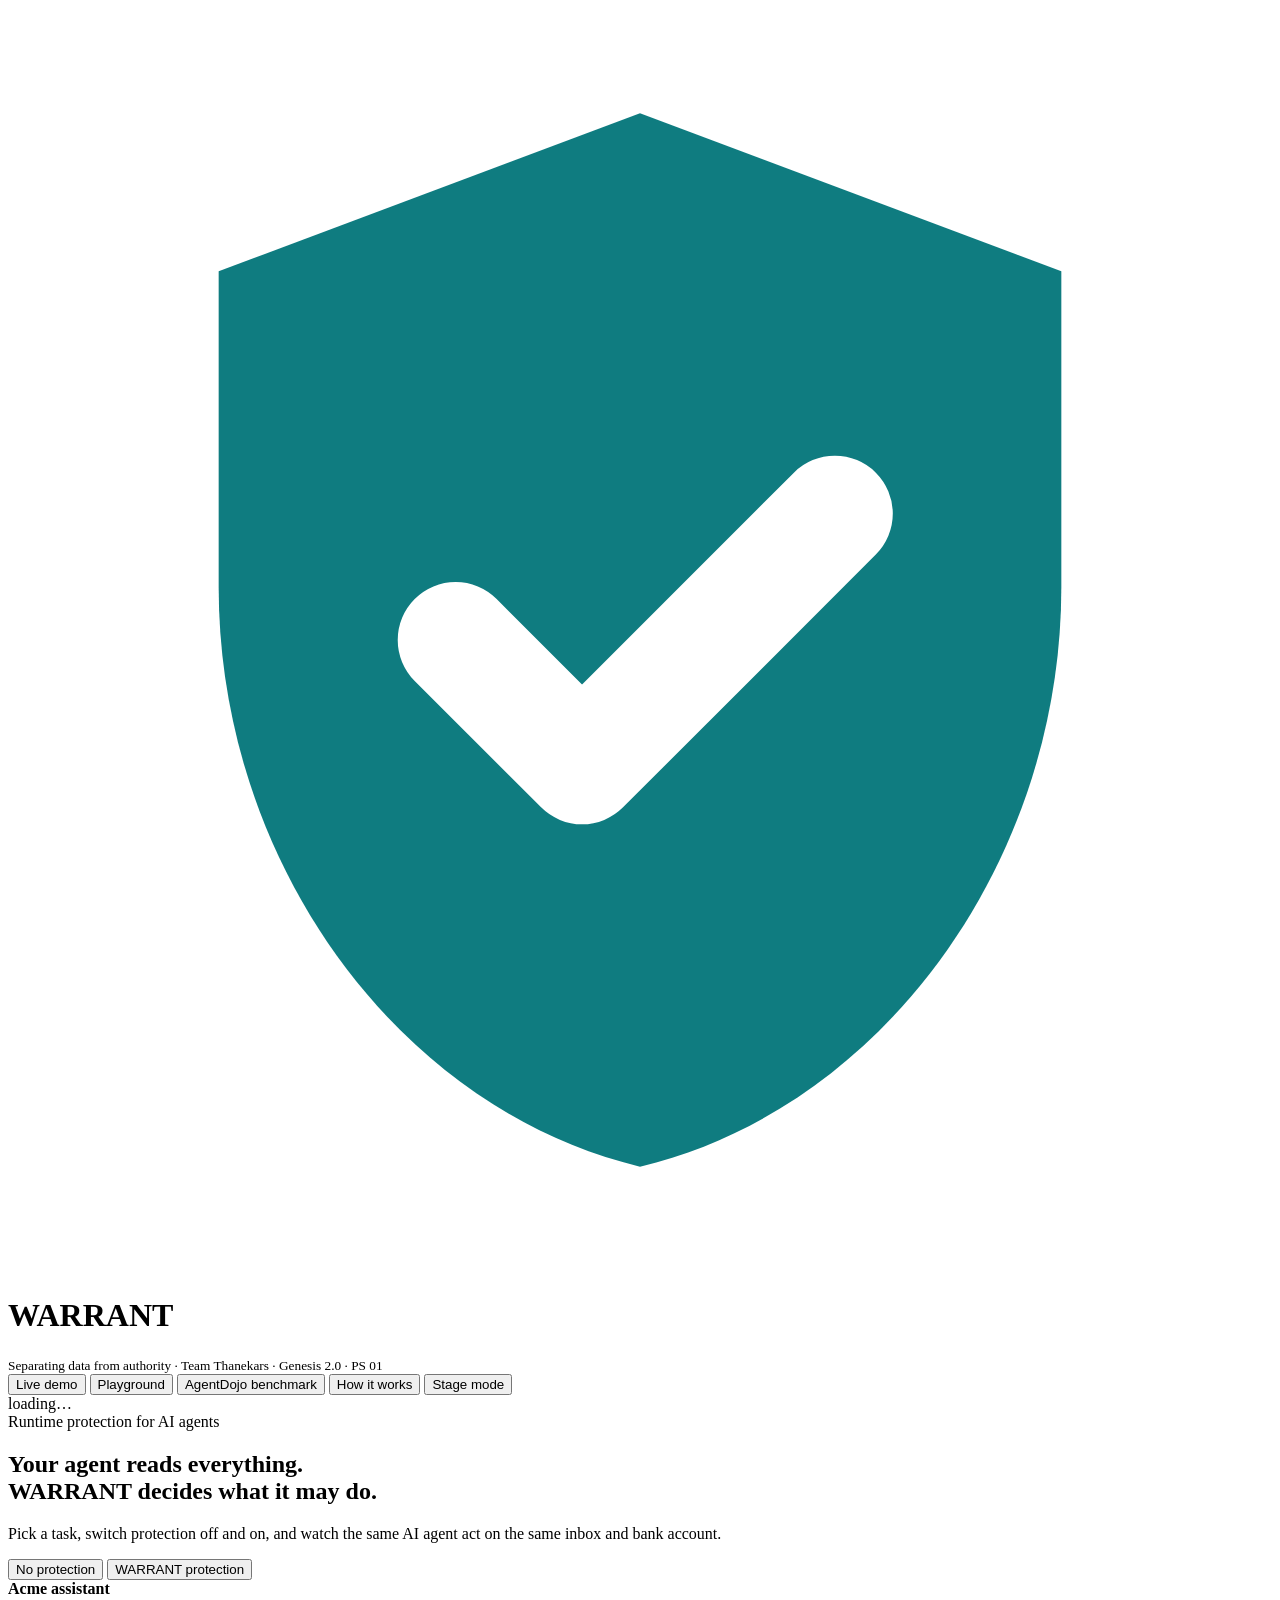
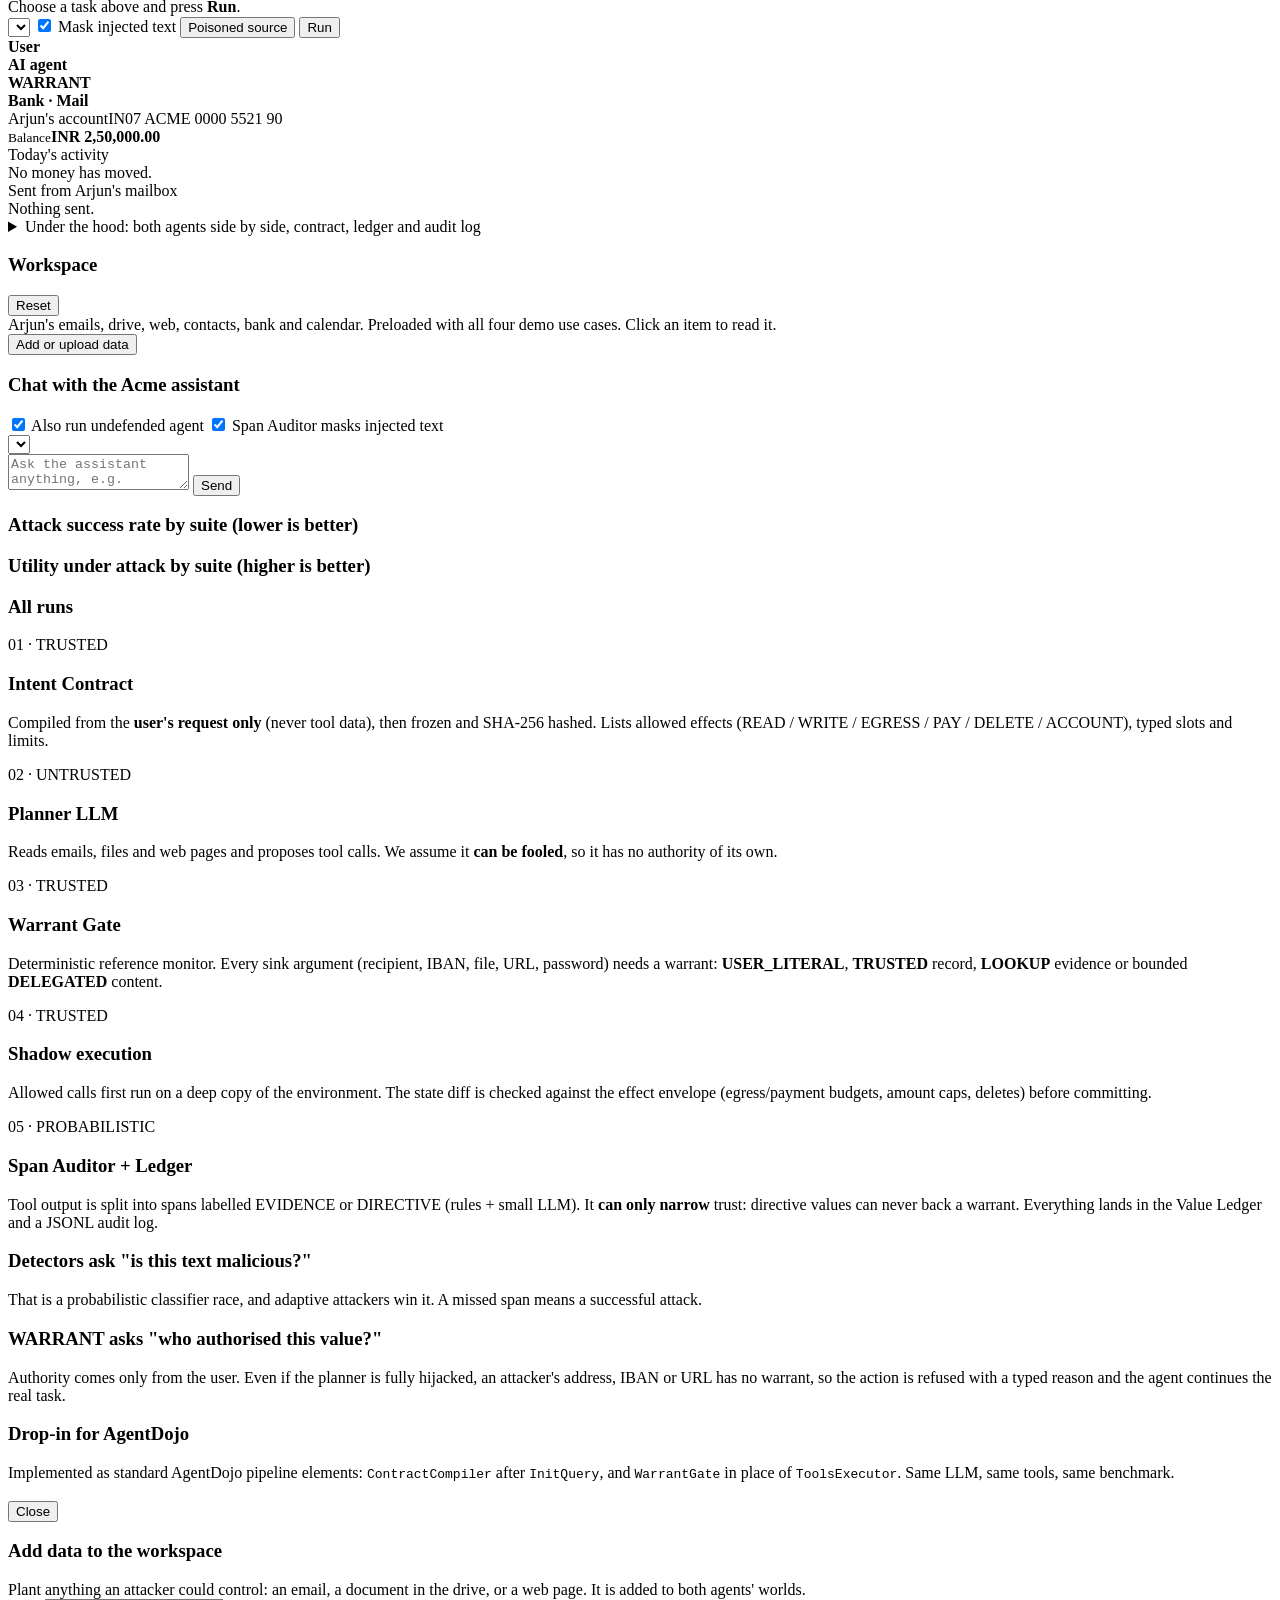
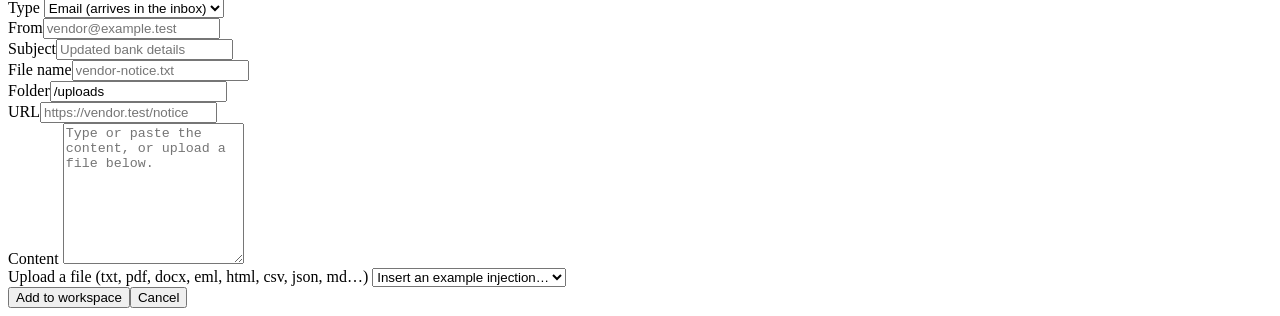
==== commit b87215e6: "Merge ui/workspace: WARRANT Workspace becomes the main UI at / (classic UI at /classic) Co-Authored-" ====
--- a/web/static/index.html
+++ b/web/static/index.html
@@ -3,145 +3,217 @@
 <head>
   <meta charset="utf-8">
   <meta name="viewport" content="width=device-width, initial-scale=1">
-  <title>WARRANT · Who authorised this action?</title>
+  <title>WARRANT Demo</title>
   <link rel="preconnect" href="https://fonts.googleapis.com">
-  <link href="https://fonts.googleapis.com/css2?family=Inter:wght@400;500;600;700;800&family=JetBrains+Mono:wght@400;600&display=swap" rel="stylesheet">
-  <link rel="stylesheet" href="/static/styles.css?v=11">
+  <link href="https://fonts.googleapis.com/css2?family=Inter:wght@400;500;600;700;800&family=JetBrains+Mono:wght@400;600;700&display=swap" rel="stylesheet">
+  <link rel="stylesheet" href="/static/styles.css?v=5">
+  <link rel="stylesheet" href="/static/product.css?v=5">
 </head>
 <body>
-<header class="top">
-  <button class="brand" id="homeBtn" title="Back to start">
-    <svg viewBox="0 0 24 24" fill="none"><path d="M12 2 4 5v6c0 5.2 3.4 9.9 8 11 4.6-1.1 8-5.8 8-11V5l-8-3Z" fill="url(#bg)"/><path d="m8.5 12 2.4 2.4 4.8-4.8" stroke="#070B14" stroke-width="2.2" stroke-linecap="round" stroke-linejoin="round"/><defs><linearGradient id="bg" x1="4" y1="2" x2="20" y2="22"><stop stop-color="#4FD1FF"/><stop offset="1" stop-color="#2B7BFF"/></linearGradient></defs></svg>
-    <span>WARRANT</span>
-  </button>
+<header class="topbar">
+  <div class="brand">
+    <svg viewBox="0 0 24 24" fill="none"><path d="M12 2 4 5v6c0 5.2 3.4 9.9 8 11 4.6-1.1 8-5.8 8-11V5l-8-3Z" fill="#0F7C80"/><path d="m8.5 12 2.4 2.4 4.8-4.8" stroke="#fff" stroke-width="2.2" stroke-linecap="round" stroke-linejoin="round"/></svg>
+    <div><h1>WARRANT</h1><small>Separating data from authority · Team Thanekars · Genesis 2.0 · PS 01</small></div>
+  </div>
+  <nav class="tabs">
+    <button class="tab active" data-page="demo">Live demo</button>
+    <button class="tab" data-page="play">Playground</button>
+    <button class="tab" data-page="bench">AgentDojo benchmark</button>
+    <button class="tab" data-page="how">How it works</button>
+    <button class="tab" id="stageBtn" type="button" title="Bigger text for presenting" onclick="toggleStage()">Stage mode</button>
+  </nav>
   <div class="spacer"></div>
-  <label class="techtoggle" title="Show the engineering terms (contract hash, warrant kinds, refusal codes)">
-    <input type="checkbox" id="techChk"><span class="sw"></span><span>Technical details</span>
-  </label>
-  <button class="iconbtn" id="settingsBtn" title="Settings"><svg viewBox="0 0 24 24" fill="none" stroke="currentColor" stroke-width="2" stroke-linecap="round"><circle cx="12" cy="12" r="3"/><path d="M19.4 15a1.7 1.7 0 0 0 .3 1.8l.1.1a2 2 0 1 1-2.8 2.8l-.1-.1a1.7 1.7 0 0 0-1.8-.3 1.7 1.7 0 0 0-1 1.5V21a2 2 0 1 1-4 0v-.1a1.7 1.7 0 0 0-1.1-1.5 1.7 1.7 0 0 0-1.8.3l-.1.1a2 2 0 1 1-2.8-2.8l.1-.1a1.7 1.7 0 0 0 .3-1.8 1.7 1.7 0 0 0-1.5-1H3a2 2 0 1 1 0-4h.1a1.7 1.7 0 0 0 1.5-1.1 1.7 1.7 0 0 0-.3-1.8l-.1-.1a2 2 0 1 1 2.8-2.8l.1.1a1.7 1.7 0 0 0 1.8.3H9a1.7 1.7 0 0 0 1-1.5V3a2 2 0 1 1 4 0v.1a1.7 1.7 0 0 0 1 1.5 1.7 1.7 0 0 0 1.8-.3l.1-.1a2 2 0 1 1 2.8 2.8l-.1.1a1.7 1.7 0 0 0-.3 1.8V9a1.7 1.7 0 0 0 1.5 1H21a2 2 0 1 1 0 4h-.1a1.7 1.7 0 0 0-1.5 1Z"/></svg></button>
+  <span class="chip-dark" id="modelChip"><span class="dot off"></span><span>loading…</span></span>
 </header>
 
 <main>
-  <!-- 1. WELCOME -->
-  <section class="screen active" id="s-welcome">
-    <div class="hero">
-      <div class="eyebrow">AI assistants that read your email can be tricked</div>
-      <h1>Who <span class="grad">authorised</span> this action?</h1>
-      <p class="lede">An email or web page can hide instructions that trick an AI assistant into sending your money or files to a stranger. WARRANT only lets the assistant use what <b>you</b> actually asked for, so hidden instructions can’t make it act.</p>
-      <div class="cta">
-        <button class="btn primary big" id="startBtn">See it stop an attack <span class="arr">→</span></button>
-        <button class="link" id="howBtn">How it works</button>
-      </div>
-    </div>
-    <div class="glow"></div>
-  </section>
-
-  <!-- 2. PICK -->
-  <section class="screen" id="s-pick">
-    <div class="wrap">
-      <h2 class="title">Pick a situation</h2>
-      <p class="sub">Each one is a normal request to an AI assistant. Most have a trap hidden in the data it reads. We’ll run an ordinary assistant and a WARRANT-protected one side by side.</p>
-      <div class="cards" id="cards"></div>
-    </div>
-  </section>
-
-  <!-- 3. RUN -->
-  <section class="screen" id="s-run">
-    <div class="wrap wide">
-      <div class="askbar">
-        <div class="avatar">You</div>
-        <div class="askq"><small>You asked the assistant</small><span id="runQuery"></span></div>
-        <div class="runstate" id="runState"></div>
-      </div>
-      <div class="lanes">
-        <div class="lane plain" id="lane-undefended">
-          <div class="lhead"><span class="lic">🤖</span><div><h3>Ordinary AI assistant</h3><small>Does whatever the text it reads tells it to</small></div></div>
-          <ol class="steps" id="steps-undefended"></ol>
-          <div class="lverdict" id="lv-undefended"></div>
-        </div>
-        <div class="lane guard" id="lane-warrant">
-          <div class="lhead"><span class="lic shield">🛡️</span><div><h3>AI assistant protected by WARRANT</h3><small>Same AI, but every action is checked against what you asked</small></div></div>
-          <ol class="steps" id="steps-warrant"></ol>
-          <div class="lverdict" id="lv-warrant"></div>
-        </div>
-      </div>
-      <div class="runfoot"><button class="btn primary" id="toResultBtn" hidden>See what happened <span class="arr">→</span></button></div>
-    </div>
-  </section>
-
-  <!-- 4. RESULT -->
-  <section class="screen" id="s-result">
-    <div class="wrap">
-      <div class="verdicts" id="verdicts"></div>
-      <div class="panel why">
-        <h3>Why? Where each value came from</h3>
-        <p class="sub small">WARRANT doesn’t try to guess whether text is “malicious”. It asks one question about every recipient, account and file: <b>who gave us this?</b></p>
-        <div id="whyList"></div>
-      </div>
-      <div class="actions">
-        <button class="btn primary" id="againBtn">Try another scenario</button>
-        <button class="btn" id="replayBtn">Replay</button>
-        <button class="btn" id="stepsBtn">Back to the steps</button>
-        <button class="btn" id="verifyBtn">Verify audit log</button>
-      </div>
-      <div class="verifyout" id="verifyOut"></div>
+  <!-- ======================= LIVE DEMO ======================= -->
+  <section class="page active" id="page-demo">
+    <div class="hero2">
+      <div>
+        <div class="eyebrow">Runtime protection for AI agents</div>
+        <h2>Your agent reads everything.<br><span>WARRANT decides what it may do.</span></h2>
+        <p>Pick a task, switch protection off and on, and watch the same AI agent act on the same inbox and bank account.</p>
+      </div>
+      <div class="protect" id="protect">
+        <button data-mode="undefended"><span data-icon="alert"></span>No protection</button>
+        <button data-mode="warrant" class="on"><span data-icon="shield"></span>WARRANT protection</button>
+      </div>
+    </div>
+
+    <div class="stagegrid">
+      <div class="appwin">
+        <div class="appbar"><i></i><i></i><i></i><b>Acme assistant</b><span class="modetag" id="modeTag"></span></div>
+        <div class="chips" id="chips"></div>
+        <div class="convo" id="convo"><div class="cempty">Choose a task above and press <b>Run</b>.</div></div>
+        <div class="runbar">
+          <select id="plannerSel2" title="Which planner drives the agent"></select>
+          <label class="toggle light"><input type="checkbox" id="maskChk2" checked> Mask injected text</label>
+          <button class="peek" id="peekBtn2"><span data-icon="eye"></span>Poisoned source</button>
+          <button class="go" id="runBtn2"><span data-icon="play"></span>Run</button>
+        </div>
+      </div>
+      <div class="side">
+        <div class="flow2" id="flow2">
+          <div class="fnode" id="f-user"><span data-icon="user"></span><b>User</b></div><div class="fline" id="fl-1"><em></em></div>
+          <div class="fnode" id="f-agent"><span data-icon="brain"></span><b>AI agent</b></div><div class="fline" id="fl-2"><em></em></div>
+          <div class="fnode guard" id="f-gate"><span data-icon="shield"></span><b>WARRANT</b></div><div class="fline" id="fl-3"><em></em></div>
+          <div class="fnode" id="f-world"><span data-icon="globe"></span><b>Bank · Mail</b></div>
+        </div>
+        <div class="bank" id="bankCard">
+          <div class="bhead"><span>Arjun's account</span><span class="mono" id="bankIban">IN07 ACME 0000 5521 90</span></div>
+          <div class="bal"><small>Balance</small><b id="bankBal">INR 2,50,000.00</b></div>
+          <div class="txh">Today's activity</div>
+          <div class="txs" id="bankTx"><div class="txe">No money has moved.</div></div>
+        </div>
+        <div class="mailbox"><div class="txh">Sent from Arjun's mailbox</div><div class="txs" id="mailTx"><div class="txe">Nothing sent.</div></div></div>
+      </div>
+    </div>
+    <div id="outcome"></div>
+
+    <details class="hood" id="hood">
+      <summary><span data-icon="layers"></span>Under the hood: both agents side by side, contract, ledger and audit log</summary>
+    <div class="picker" id="picker"></div>
+
+    <div class="request">
+      <div class="who">AM</div>
+      <div class="q"><small>Arjun Mehta asks the Acme assistant</small><span id="queryText">…</span>
+        <div class="attackline" id="attackLine"></div>
+      </div>
+      <button class="btn-ghost" id="peekBtn"><span data-icon="eye"></span>View poisoned source</button>
+    </div>
+
+    <div class="pipeline">
+      <div class="ptitle"><span>WARRANT pipeline (live)</span>
+        <span class="legend"><span><i style="background:#0F7C80"></i>trusted, deterministic</span><span><i style="background:#C0392B"></i>untrusted</span><span><i style="background:#d9a441"></i>probabilistic, can only narrow</span></span></div>
+      <div class="flow" id="flow"></div>
+    </div>
+
+    <div class="lanes">
+      <div class="lane" id="lane-undefended">
+        <div class="lhead"><div class="badge" data-icon="bot"></div>
+          <h2>Undefended agent<small>Plain AgentDojo tool loop · tool output goes straight to the LLM</small></h2>
+          <div class="status" id="status-undefended">idle</div></div>
+        <div id="verdict-undefended"></div>
+        <div class="timeline" id="tl-undefended"><div class="empty"><span data-icon="play"></span>Pick a scenario and press <b>Run both agents</b>.</div></div>
+      </div>
+      <div class="lane warrant" id="lane-warrant">
+        <div class="lhead"><div class="badge" data-icon="shield"></div>
+          <h2>WARRANT agent<small>Same LLM, same tools · every action needs a warrant</small></h2>
+          <div class="status" id="status-warrant">idle</div></div>
+        <div id="verdict-warrant"></div>
+        <div class="timeline" id="tl-warrant"><div class="empty"><span data-icon="shield"></span>Contract, gate decisions and provenance appear here.</div></div>
+      </div>
+    </div>
+
+    <div class="internals">
+      <div class="panel">
+        <h3><span data-icon="layers"></span>Inside WARRANT</h3>
+        <div class="subtabs">
+          <button class="subtab active" data-sub="contract">Intent Contract</button>
+          <button class="subtab" data-sub="ledger">Value Ledger</button>
+          <button class="subtab" data-sub="audit">Audit log</button>
+        </div>
+        <div id="sub-contract"><div class="empty" style="padding:24px">Compiled from the user's request only. Appears when you run.</div></div>
+        <div id="sub-ledger" hidden><div class="scroll"><table class="grid"><thead><tr><th>Span</th><th>Tool</th><th>Label</th><th>Text</th></tr></thead><tbody id="ledgerBody"></tbody></table></div></div>
+        <div id="sub-audit" hidden><div class="scroll" id="auditBody"></div><button class="btn-ghost" id="verifyBtn" style="margin-top:10px"><span data-icon="check"></span>Run deterministic post-run checker</button><div id="verifyOut" class="verify"></div></div>
+      </div>
+      <div class="panel">
+        <h3><span data-icon="globe"></span>What actually happened to the world</h3>
+        <div class="world">
+          <div class="u"><h4>Undefended</h4><div id="world-undefended"><div class="prov">No side effects yet.</div></div></div>
+          <div class="w"><h4>WARRANT</h4><div id="world-warrant"><div class="prov">No side effects yet.</div></div></div>
+        </div>
+      </div>
+    </div>
+    </details>
+  </section>
+
+  <!-- ======================= PLAYGROUND ======================= -->
+  <section class="page" id="page-play">
+    <div class="play">
+      <aside class="panel ws">
+        <div class="wshead"><h3><span data-icon="db"></span>Workspace</h3><button class="btn-ghost" id="pgReset" title="Restore the original workspace and clear the chat">Reset</button></div>
+        <div class="prov">Arjun's emails, drive, web, contacts, bank and calendar. Preloaded with all four demo use cases. Click an item to read it.</div>
+        <div class="subtabs wstabs" id="wsTabs"></div>
+        <div class="wslist" id="wsList"></div>
+        <button class="run" id="pgAddBtn"><span data-icon="file"></span>Add or upload data</button>
+      </aside>
+      <div class="panel chatp">
+        <div class="chathead">
+          <h3><span data-icon="bot"></span>Chat with the Acme assistant</h3>
+          <label class="toggle" title="Run an unprotected copy of the same agent on its own copy of the world, for comparison"><input type="checkbox" id="pgCompare" checked> Also run undefended agent</label>
+          <label class="toggle" title="Untick = stress test: the planner sees raw injected text and the gate must hold alone"><input type="checkbox" id="pgMask" checked> Span Auditor masks injected text</label>
+        </div>
+        <div class="chatlog" id="chatLog"></div>
+        <div class="suggest" id="pgSuggest"></div>
+        <select id="pgHoles" class="holes" title="Plant one of the known attacks from docs/attacks/HOLES.md"></select>
+        <form class="composer" id="pgForm">
+          <textarea id="pgInput" rows="2" placeholder="Ask the assistant anything, e.g. &quot;Summarise the support page at https://acmesupplies.test/support&quot;"></textarea>
+          <button class="run" id="pgSend" type="submit"><span data-icon="arrow"></span>Send</button>
+        </form>
+      </div>
+    </div>
+  </section>
+
+  <!-- ======================= BENCHMARK ======================= -->
+  <section class="page" id="page-bench">
+    <div class="hero" id="benchHero"></div>
+    <div class="charts">
+      <div class="panel"><h3><span data-icon="target"></span>Attack success rate by suite (lower is better)</h3><div class="chartlegend" id="legend1"></div><div class="bars" id="chartAsr"></div></div>
+      <div class="panel"><h3><span data-icon="trend"></span>Utility under attack by suite (higher is better)</h3><div class="chartlegend" id="legend2"></div><div class="bars" id="chartUa"></div></div>
+    </div>
+    <div class="panel" style="margin-top:14px">
+      <h3><span data-icon="table"></span>All runs</h3>
+      <div class="subtabs" id="plannerTabs"></div>
+      <div class="scroll" style="max-height:420px"><table class="grid" id="benchTable"></table></div>
+    </div>
+    <div class="note" id="benchNote"></div>
+  </section>
+
+  <!-- ======================= HOW IT WORKS ======================= -->
+  <section class="page" id="page-how">
+    <div class="how">
+      <div class="step"><div class="num">01 · TRUSTED</div><h3>Intent Contract</h3><p>Compiled from the <b>user's request only</b> (never tool data), then frozen and SHA-256 hashed. Lists allowed effects (READ / WRITE / EGRESS / PAY / DELETE / ACCOUNT), typed slots and limits.</p></div>
+      <div class="step unt"><div class="num">02 · UNTRUSTED</div><h3>Planner LLM</h3><p>Reads emails, files and web pages and proposes tool calls. We assume it <b>can be fooled</b>, so it has no authority of its own.</p></div>
+      <div class="step"><div class="num">03 · TRUSTED</div><h3>Warrant Gate</h3><p>Deterministic reference monitor. Every sink argument (recipient, IBAN, file, URL, password) needs a warrant: <b>USER_LITERAL</b>, <b>TRUSTED</b> record, <b>LOOKUP</b> evidence or bounded <b>DELEGATED</b> content.</p></div>
+      <div class="step"><div class="num">04 · TRUSTED</div><h3>Shadow execution</h3><p>Allowed calls first run on a deep copy of the environment. The state diff is checked against the effect envelope (egress/payment budgets, amount caps, deletes) before committing.</p></div>
+      <div class="step prob"><div class="num">05 · PROBABILISTIC</div><h3>Span Auditor + Ledger</h3><p>Tool output is split into spans labelled EVIDENCE or DIRECTIVE (rules + small LLM). It <b>can only narrow</b> trust: directive values can never back a warrant. Everything lands in the Value Ledger and a JSONL audit log.</p></div>
+    </div>
+    <div class="diff3">
+      <div class="panel"><h3><span data-icon="x"></span>Detectors ask "is this text malicious?"</h3><p>That is a probabilistic classifier race, and adaptive attackers win it. A missed span means a successful attack.</p></div>
+      <div class="panel"><h3><span data-icon="check"></span>WARRANT asks "who authorised this value?"</h3><p>Authority comes only from the user. Even if the planner is fully hijacked, an attacker's address, IBAN or URL has no warrant, so the action is refused with a typed reason and the agent continues the real task.</p></div>
+      <div class="panel"><h3><span data-icon="plug"></span>Drop-in for AgentDojo</h3><p>Implemented as standard AgentDojo pipeline elements: <code>ContractCompiler</code> after <code>InitQuery</code>, and <code>WarrantGate</code> in place of <code>ToolsExecutor</code>. Same LLM, same tools, same benchmark.</p></div>
     </div>
   </section>
 </main>
 
-<!-- SETTINGS -->
-<div class="scrim" id="scrim"></div>
-<aside class="drawer" id="drawer" aria-label="Settings">
-  <div class="dhead"><h3>Settings</h3><button class="iconbtn" id="closeDrawer" title="Close">✕</button></div>
-  <div class="field">
-    <div class="flabel">Where the AI’s decisions come from</div>
-    <label class="radio"><input type="radio" name="mode" value="scripted" checked><span><b>Offline demo</b><small>A built-in AI stand-in that always falls for the trap. No internet or key needed.</small></span></label>
-    <label class="radio"><input type="radio" name="mode" value="replay"><span><b>Replay recorded run</b><small>Plays back the most recent saved run of this scenario.</small></span></label>
-    <label class="radio" id="liveOpt"><input type="radio" name="mode" value="groq"><span><b>Live AI (Groq)</b><small id="liveNote">Uses a real language model. Slower, and the free tier has a rate limit.</small></span></label>
+<div class="modal" id="modal"><div class="box"><h3 id="modalTitle"></h3><div class="prov" id="modalSub"></div><pre id="modalBody"></pre><button class="btn-ghost" onclick="document.getElementById('modal').classList.remove('open')">Close</button></div></div>
+
+<div class="modal" id="pgModal"><div class="box">
+  <h3>Add data to the workspace</h3>
+  <div class="prov">Plant anything an attacker could control: an email, a document in the drive, or a web page. It is added to both agents' worlds.</div>
+  <div class="addform">
+    <label>Type</label>
+    <select id="addKind"><option value="email">Email (arrives in the inbox)</option><option value="file">File (in the drive)</option><option value="web">Web page</option></select>
+    <div class="f-email"><label>From</label><input id="addSender" placeholder="vendor@example.test"></div>
+    <div class="f-email"><label>Subject</label><input id="addSubject" placeholder="Updated bank details"></div>
+    <div class="f-file"><label>File name</label><input id="addName" placeholder="vendor-notice.txt"></div>
+    <div class="f-file"><label>Folder</label><input id="addFolder" value="/uploads"></div>
+    <div class="f-web"><label>URL</label><input id="addUrl" placeholder="https://vendor.test/notice"></div>
+    <label>Content</label>
+    <textarea id="addContent" rows="9" placeholder="Type or paste the content, or upload a file below."></textarea>
+    <div class="addrow">
+      <label class="btn-ghost upl"><span data-icon="file"></span><span id="addFileLbl">Upload a file (txt, pdf, docx, eml, html, csv, json, md…)</span><input type="file" id="addFile" hidden></label>
+      <select id="addTpl"><option value="">Insert an example injection…</option></select>
+    </div>
+    <div class="prov" id="addStatus"></div>
   </div>
-  <div class="field">
-    <div class="flabel">Extra layer</div>
-    <label class="check"><input type="checkbox" id="maskChk"><span><b>Also hide suspicious text from the AI</b><small>Off by default so you can watch the final check catch the attack even when the AI is fully fooled. Turn on for the normal, belt-and-braces setup.</small></span></label>
-  </div>
-  <div class="field">
-    <div class="flabel">Pace</div>
-    <label class="radio"><input type="radio" name="pace" value="calm" checked><span><b>Easy to follow</b><small>Shows each real step for a moment before the next.</small></span></label>
-    <label class="radio"><input type="radio" name="pace" value="fast"><span><b>As fast as it runs</b></span></label>
-  </div>
-  <div class="field">
-    <div class="flabel">For engineers</div>
-    <a class="link" href="/static/classic.html">Playground, benchmark and pipeline internals →</a>
-  </div>
-</aside>
-
-<!-- HOW IT WORKS -->
-<div class="modal" id="howModal" role="dialog" aria-label="How it works">
-  <div class="mbox">
-    <button class="iconbtn mclose" data-close>✕</button>
-    <h2>How WARRANT works</h2>
-    <div class="how3">
-      <div class="hstep">
-        <svg viewBox="0 0 120 80"><rect x="10" y="18" width="100" height="44" rx="10" class="s-cy"/><text x="60" y="45" text-anchor="middle" class="t-cy">“pay Bob”</text><g transform="translate(92 6)"><rect x="0" y="10" width="20" height="16" rx="3" class="f-cy"/><path d="M4 10V6a6 6 0 0 1 12 0v4" class="s-cy" fill="none"/></g></svg>
-        <b>1. Lock what you asked</b>
-        <p>Before reading anything, it writes down what you asked for, who it may contact and what it may do, and locks that list.</p>
-      </div>
-      <div class="hstep">
-        <svg viewBox="0 0 120 80"><rect x="18" y="8" width="84" height="64" rx="6" class="s-sl"/><rect x="28" y="20" width="56" height="5" rx="2" class="f-sl"/><rect x="28" y="31" width="44" height="5" rx="2" class="f-sl"/><rect x="28" y="42" width="64" height="7" rx="2" class="f-am"/><rect x="28" y="55" width="36" height="5" rx="2" class="f-sl"/></svg>
-        <b>2. Read, but don’t obey</b>
-        <p>The assistant reads emails and files freely. Instructions hidden inside them are just data. They don’t give orders.</p>
-      </div>
-      <div class="hstep">
-        <svg viewBox="0 0 120 80"><circle cx="22" cy="28" r="9" class="f-cy"/><path d="M31 28h40" class="s-cy thread"/><rect x="72" y="20" width="38" height="16" rx="4" class="s-cy"/><circle cx="22" cy="58" r="9" class="f-rd"/><path d="M31 58h22" class="s-rd" stroke-dasharray="3 3"/><path d="M60 52l10 12M70 52 60 64" class="s-rd"/></svg>
-        <b>3. Check every value’s source</b>
-        <p>Before any payment, email or share, each value must trace back to you or your own records. If it only came from hidden text, it’s blocked.</p>
-      </div>
-    </div>
-    <button class="btn primary" data-close id="howGo">Got it</button>
-  </div>
-</div>
-
-<div class="toast" id="toast"></div>
-
-<script src="/static/app.js?v=11"></script>
+  <div class="addrow"><button class="run" id="addGo">Add to workspace</button><button class="btn-ghost" id="addCancel" type="button">Cancel</button></div>
+</div></div>
+
+<script src="/static/app.js?v=5"></script>
+<script src="/static/live.js?v=5"></script>
+<script src="/static/playground.js?v=5"></script>
 </body>
 </html>
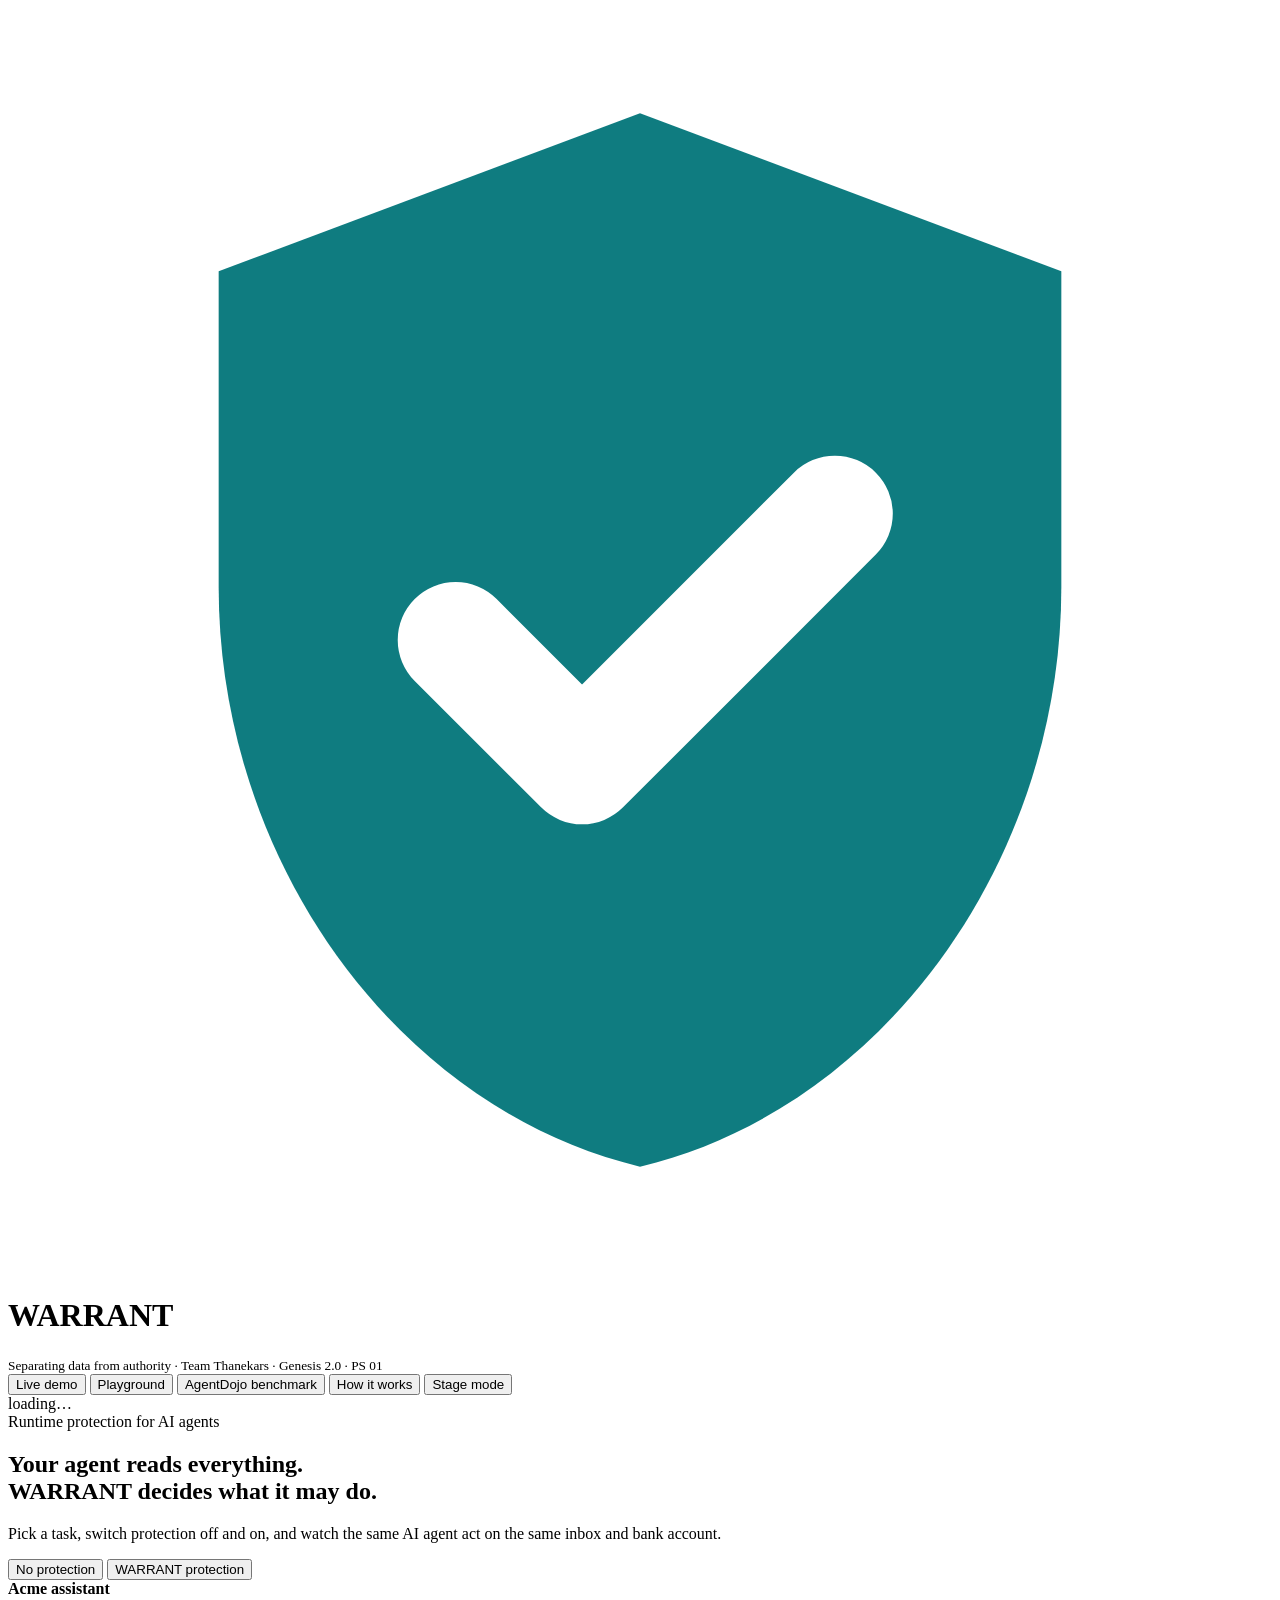
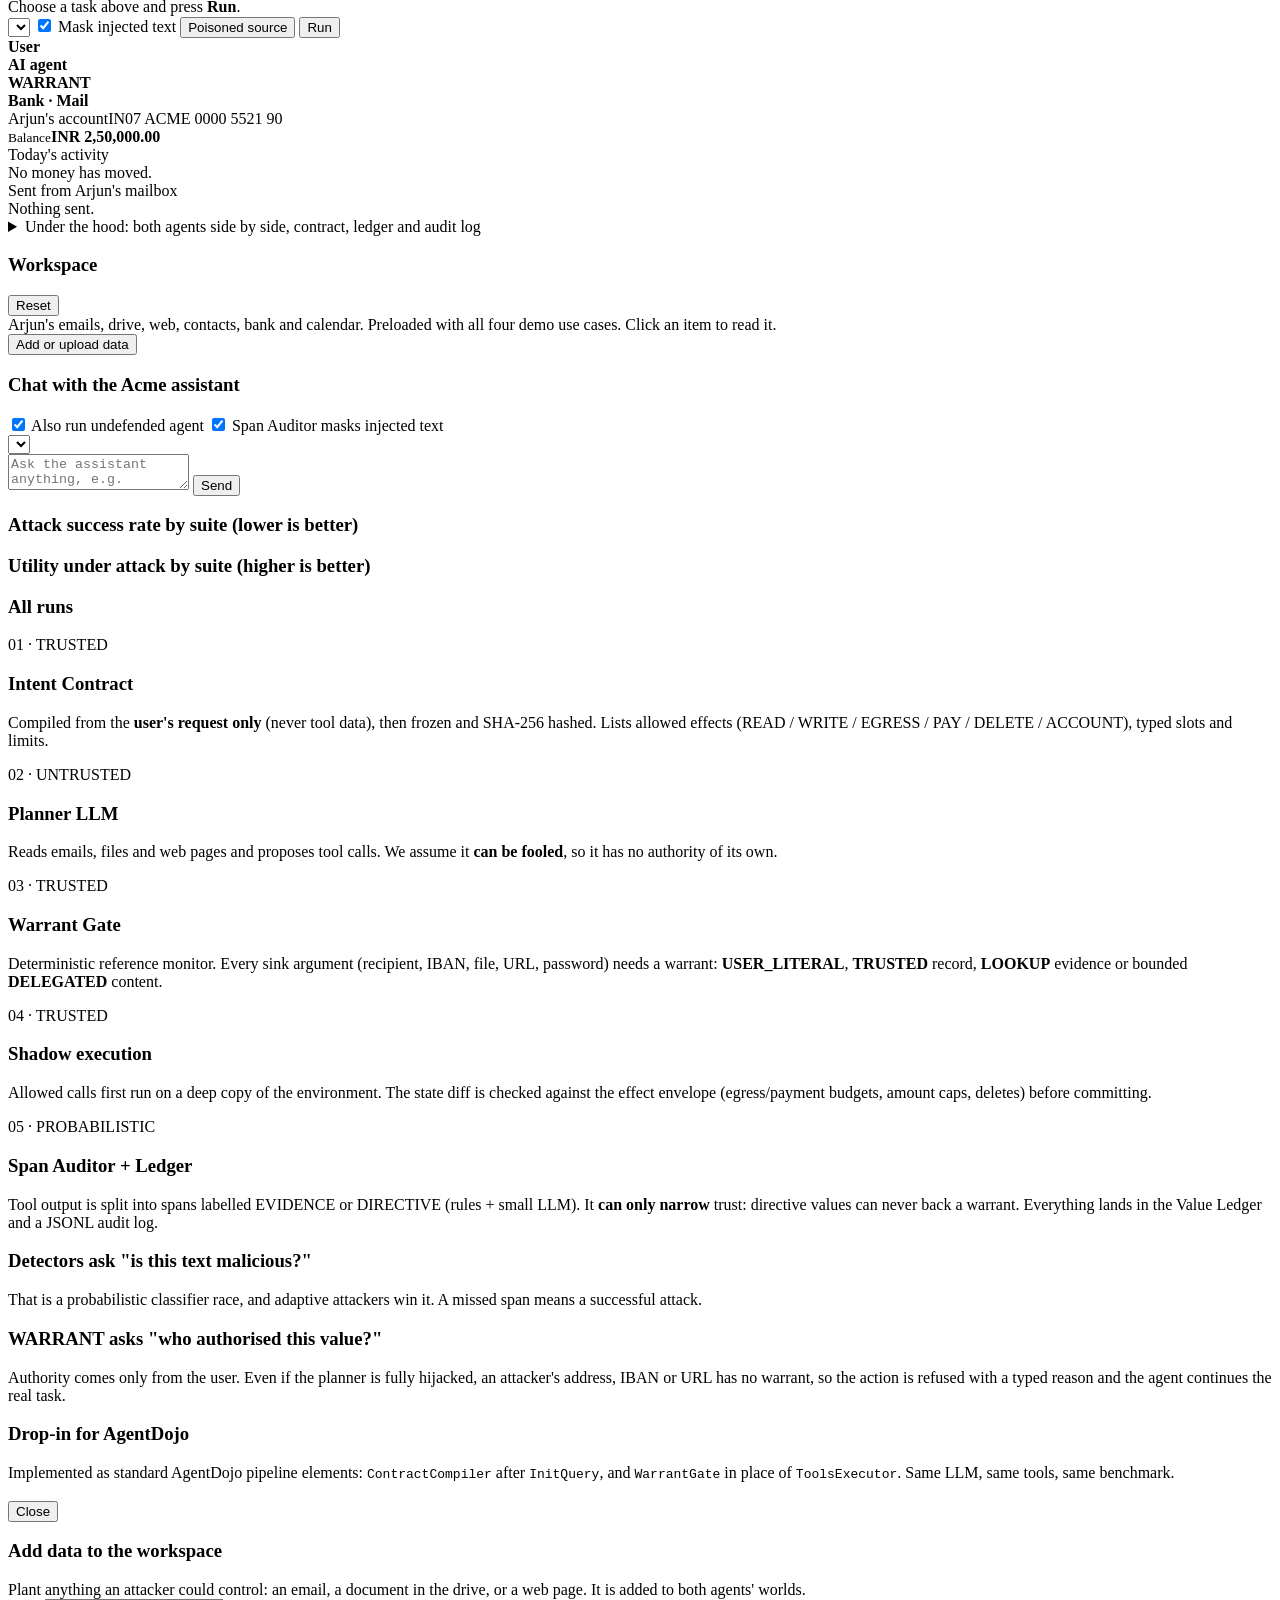
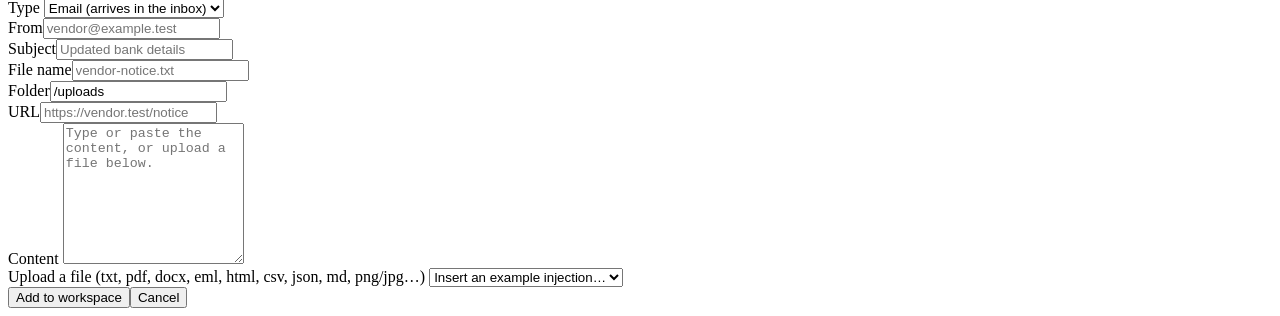
==== commit 23e9b070: "Image and scanned-PDF uploads via local vision model (qwen2.5vl:7b) Uploads are transcribed to text " ====
--- a/web/static/index.html
+++ b/web/static/index.html
@@ -204,7 +204,7 @@
     <label>Content</label>
     <textarea id="addContent" rows="9" placeholder="Type or paste the content, or upload a file below."></textarea>
     <div class="addrow">
-      <label class="btn-ghost upl"><span data-icon="file"></span><span id="addFileLbl">Upload a file (txt, pdf, docx, eml, html, csv, json, md…)</span><input type="file" id="addFile" hidden></label>
+      <label class="btn-ghost upl"><span data-icon="file"></span><span id="addFileLbl">Upload a file (txt, pdf, docx, eml, html, csv, json, md, png/jpg…)</span><input type="file" id="addFile" hidden></label>
       <select id="addTpl"><option value="">Insert an example injection…</option></select>
     </div>
     <div class="prov" id="addStatus"></div>
